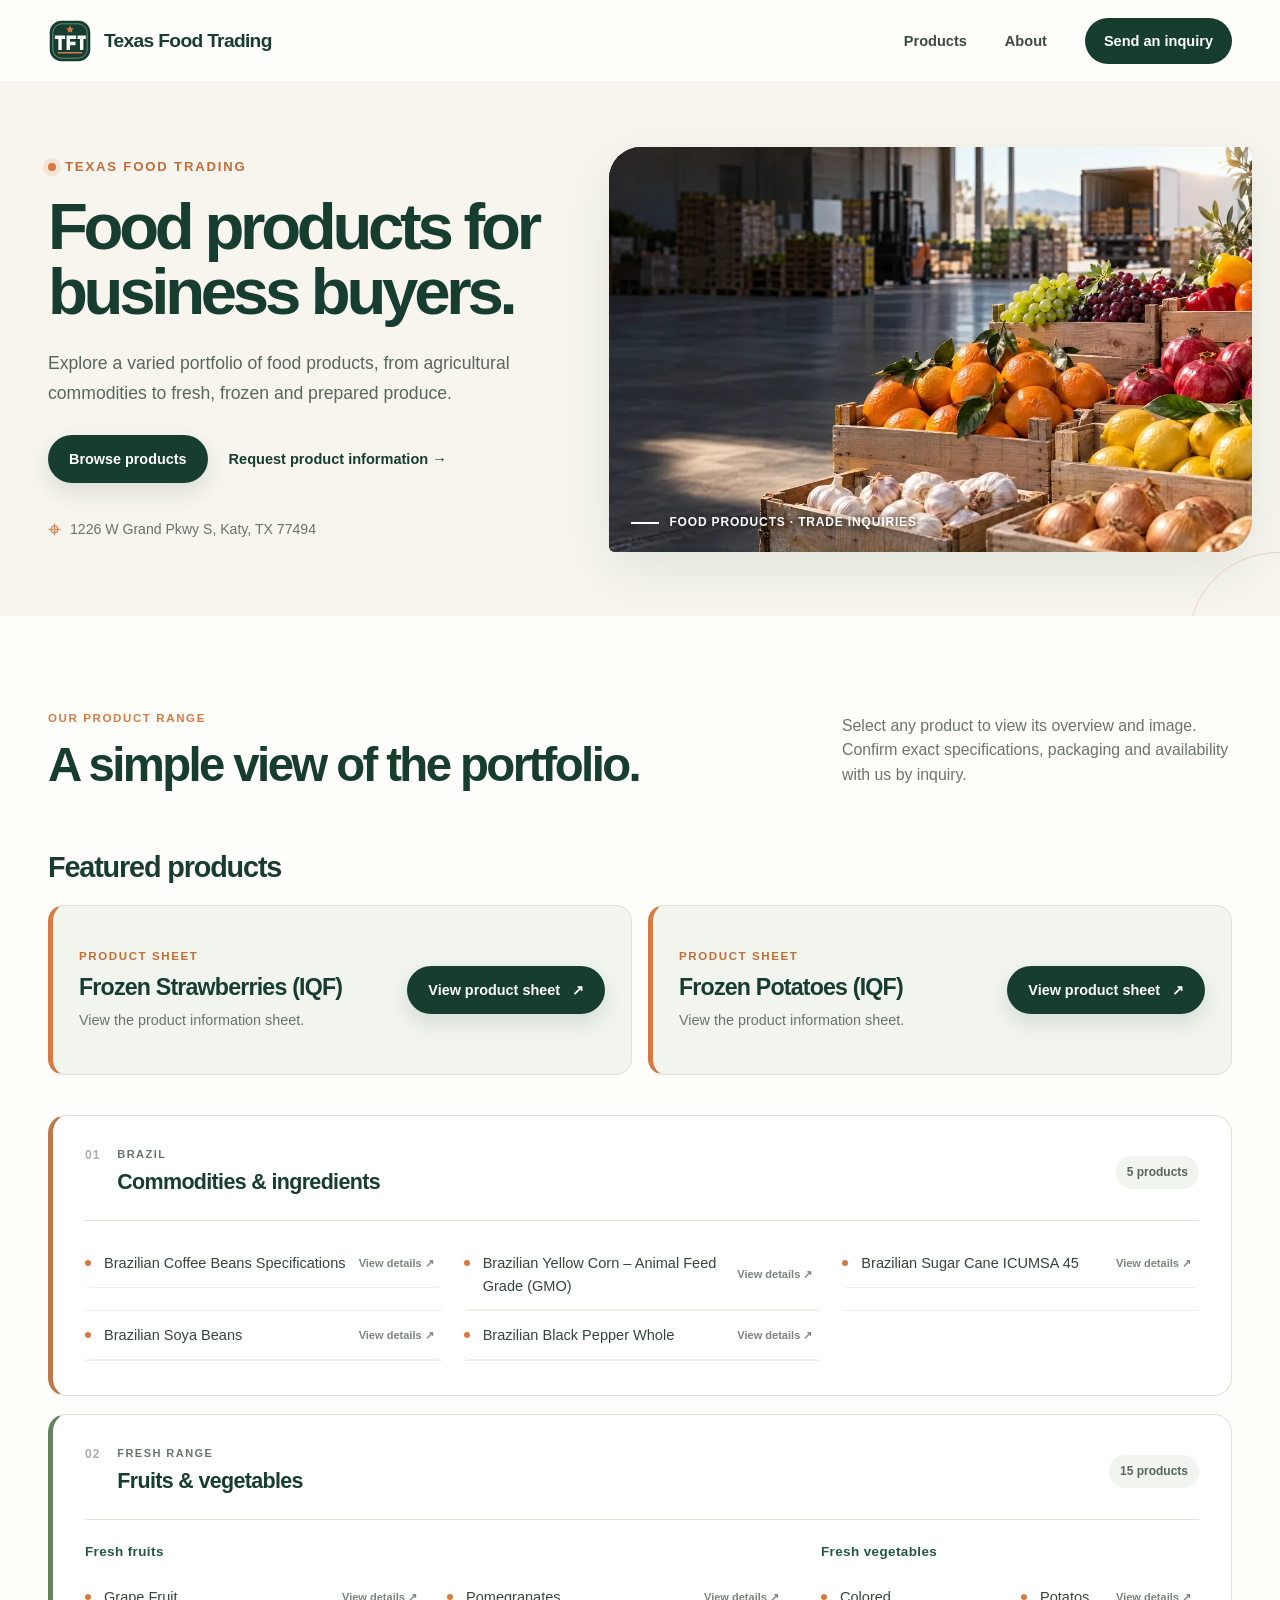
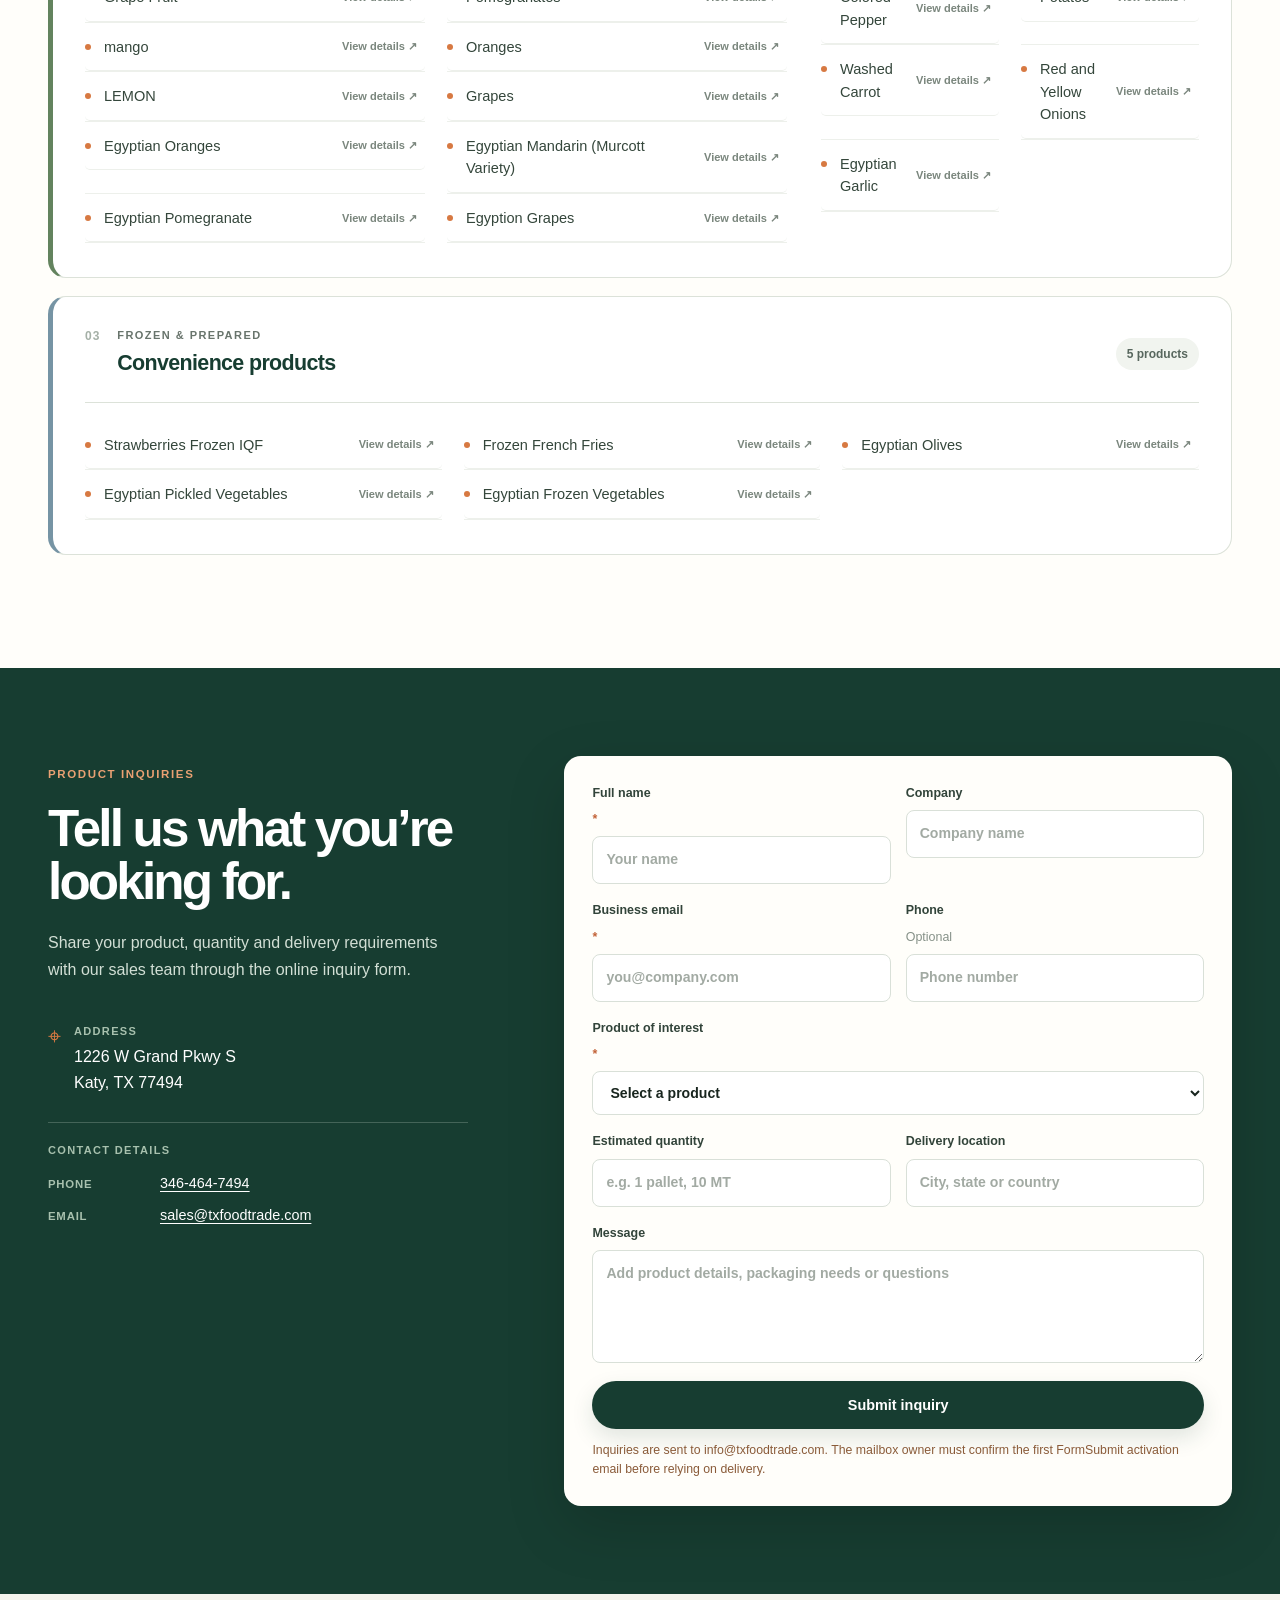
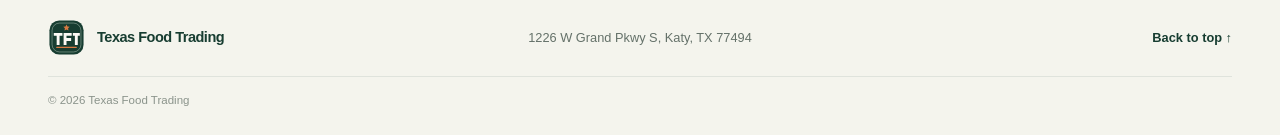
==== public/index.html @ 9db8c672 "Add files via upload" ====
<!doctype html>
<html lang="en">
  <head>
    <meta charset="utf-8">
    <meta name="viewport" content="width=device-width, initial-scale=1">
    <title>Texas Food Trading | Food Products for Business Buyers</title>
    <meta name="description" content="Explore the Texas Food Trading product range, including Brazilian commodities, fresh produce, frozen foods and prepared vegetables. Contact us with a product inquiry.">
    <meta name="theme-color" content="#173d31">
    <meta property="og:type" content="website">
    <meta property="og:title" content="Texas Food Trading | Food Products for Business Buyers">
    <meta property="og:description" content="Explore the Texas Food Trading product range and send a product inquiry.">
    <link rel="icon" href="assets/brand/texas-food-mark.svg" type="image/svg+xml">
    <link rel="stylesheet" href="styles.css">
    <script defer src="app.js"></script>
  </head>
  <body>
    <a class="skip-link" href="#main">Skip to content</a>
    <header class="site-header">
      <div class="header-inner">
        <a class="brand" href="#home" aria-label="Texas Food Trading home">
          <span class="brand-mark" aria-hidden="true">
            <img class="brand-mark-image" src="assets/brand/texas-food-mark.svg" alt="">
          </span>
          <span class="brand-name"><strong>Texas Food Trading</strong></span>
        </a>
        <nav class="main-nav" aria-label="Main navigation">
          <a href="#products">Products</a>
          <a href="#about">About</a>
          <a class="nav-cta" href="#inquiry"><span class="nav-cta-full">Send an inquiry</span><span class="nav-cta-compact">Contact</span></a>
        </nav>
      </div>
    </header>

    <main id="main">
      <section class="hero" id="home" aria-labelledby="hero-title">
        <div class="hero-copy">
          <p class="eyebrow"><span class="eyebrow-dot"></span> Texas Food Trading</p>
          <h1 id="hero-title">Food products for business buyers.</h1>
          <p class="hero-text">Explore a varied portfolio of food products, from agricultural commodities to fresh, frozen and prepared produce.</p>
          <div class="hero-actions">
            <a class="button button-primary" href="#products">Browse products</a>
            <a class="text-link" href="#inquiry">Request product information <span aria-hidden="true">→</span></a>
          </div>
          <p class="hero-address"><span class="address-icon" aria-hidden="true">⌖</span> 1226 W Grand Pkwy S, Katy, TX 77494</p>
        </div>
        <div class="hero-image-wrap">
          <img class="hero-image" src="assets/hero/texas-food-hero.webp" width="1280" height="720" alt="Fresh citrus, grapes, peppers and other produce arranged in wholesale crates" decoding="async" fetchpriority="high">
          <div class="image-caption"><span class="caption-line"></span> Food products · Trade inquiries</div>
        </div>
        <div class="hero-accent" aria-hidden="true"></div>
      </section>

      <section class="portfolio-intro" id="about" aria-labelledby="portfolio-title">
        <div>
          <p class="eyebrow eyebrow-dark">Our product range</p>
          <h2 id="portfolio-title">A simple view of the portfolio.</h2>
        </div>
        <p class="intro-copy">Select any product to view its overview and image. Confirm exact specifications, packaging and availability with us by inquiry.</p>
      </section>

      <section class="featured-products" aria-labelledby="featured-products-title">
        <h2 class="featured-products-title" id="featured-products-title">Featured products</h2>
        <div class="featured-product-grid">
          <article class="featured-product-card">
            <div class="featured-product-copy">
              <p class="eyebrow">Product sheet</p>
              <h3>Frozen Strawberries (IQF)</h3>
              <p>View the product information sheet.</p>
            </div>
            <a class="button button-primary featured-product-link" href="assets/product-sheets/frozen-strawberries.pdf" target="_blank" rel="noopener noreferrer" aria-label="Open the frozen strawberries IQF product sheet PDF in a new tab">
              View product sheet <span aria-hidden="true">↗</span>
            </a>
          </article>
          <article class="featured-product-card">
            <div class="featured-product-copy">
              <p class="eyebrow">Product sheet</p>
              <h3>Frozen Potatoes (IQF)</h3>
              <p>View the product information sheet.</p>
            </div>
            <a class="button button-primary featured-product-link" href="assets/product-sheets/frozen-potatoes.pdf" target="_blank" rel="noopener noreferrer" aria-label="Open the frozen potatoes IQF product sheet PDF in a new tab">
              View product sheet <span aria-hidden="true">↗</span>
            </a>
          </article>
        </div>
      </section>

      <section class="products-section" id="products" aria-label="Product categories">
        <div class="category-panel category-panel-commodities">
          <div class="category-heading">
            <span class="category-number">01</span>
            <div><p class="category-kicker">Brazil</p><h3>Commodities &amp; ingredients</h3></div>
            <span class="category-count">5 products</span>
          </div>
          <ul class="product-list">
            <li>Brazilian Coffee Beans Specifications</li>
            <li>Brazilian Yellow Corn – Animal Feed Grade (GMO)</li>
            <li>Brazilian Sugar Cane ICUMSA 45</li>
            <li>Brazilian Soya Beans</li>
            <li>Brazilian Black Pepper Whole</li>
          </ul>
        </div>

        <div class="category-panel category-panel-fresh">
          <div class="category-heading">
            <span class="category-number">02</span>
            <div><p class="category-kicker">Fresh range</p><h3>Fruits &amp; vegetables</h3></div>
            <span class="category-count">15 products</span>
          </div>
          <div class="product-subgroups">
            <div class="product-subgroup">
              <h4>Fresh fruits</h4>
              <ul class="product-list">
                <li>Grape Fruit</li>
                <li>Pomegranates</li>
                <li>mango</li>
                <li>Oranges</li>
                <li>LEMON</li>
                <li>Grapes</li>
                <li>Egyptian Oranges</li>
                <li>Egyptian Mandarin (Murcott Variety)</li>
                <li>Egyptian Pomegranate</li>
                <li>Egyption Grapes</li>
              </ul>
            </div>
            <div class="product-subgroup">
              <h4>Fresh vegetables</h4>
              <ul class="product-list">
                <li>Colored Pepper</li>
                <li>Potatos</li>
                <li>Washed Carrot</li>
                <li>Red and Yellow Onions</li>
                <li>Egyptian Garlic</li>
              </ul>
            </div>
          </div>
        </div>

        <div class="category-panel category-panel-frozen">
          <div class="category-heading">
            <span class="category-number">03</span>
            <div><p class="category-kicker">Frozen &amp; prepared</p><h3>Convenience products</h3></div>
            <span class="category-count">5 products</span>
          </div>
          <ul class="product-list">
            <li>Strawberries Frozen IQF</li>
            <li>Frozen French Fries</li>
            <li>Egyptian Olives</li>
            <li>Egyptian Pickled Vegetables</li>
            <li>Egyptian Frozen Vegetables</li>
          </ul>
        </div>
      </section>

      <dialog class="product-dialog" id="product-dialog" aria-labelledby="product-detail-title" aria-describedby="product-detail-description">
        <div class="product-dialog-shell">
          <button class="product-dialog-close" id="product-dialog-close" type="button" aria-label="Close product details">×</button>
          <div class="product-dialog-layout">
            <div class="product-dialog-photo" id="product-dialog-photo" aria-busy="false" data-image-state="idle">
              <img id="product-detail-image" width="960" height="960" alt="" decoding="async" loading="eager" fetchpriority="high">
              <span class="image-caption"><span class="caption-line"></span> Product image</span>
            </div>
            <div class="product-dialog-copy">
              <h2 id="product-detail-title"></h2>
              <p class="detail-label">Product description</p>
              <p class="detail-overview" id="product-detail-description"></p>
              <a class="button button-primary product-inquiry-link" id="product-inquiry-link" href="#inquiry">Ask about this product <span aria-hidden="true">→</span></a>
            </div>
          </div>
        </div>
      </dialog>

      <section class="inquiry-section" id="inquiry" aria-labelledby="inquiry-title">
        <div class="inquiry-copy">
          <p class="eyebrow">Product inquiries</p>
          <h2 id="inquiry-title">Tell us what you’re looking for.</h2>
          <p>Share your product, quantity and delivery requirements with our sales team through the online inquiry form.</p>
          <div class="contact-address">
            <span class="contact-icon" aria-hidden="true">⌖</span>
            <div><span class="contact-label">Address</span><address>1226 W Grand Pkwy S<br>Katy, TX 77494</address></div>
          </div>
          <div class="contact-methods" aria-label="Contact details">
            <p class="contact-methods-title">Contact details</p>
            <dl class="contact-methods-list">
              <div><dt>Phone</dt><dd><a class="contact-link" href="tel:+13467497494">346-464-7494</a></dd></div>
              <div><dt>Email</dt><dd><a class="contact-link" href="mailto:sales@txfoodtrade.com">sales@txfoodtrade.com</a></dd></div>
            </dl>
          </div>
        </div>
        <div class="inquiry-card">
          <form class="inquiry-form" action="https://formsubmit.co/info@txfoodtrade.com" method="POST" aria-describedby="form-status">
            <input type="hidden" name="_subject" value="New product inquiry — Texas Food Trading">
            <input type="hidden" name="_template" value="table">
            <input type="text" name="_honey" style="display:none" tabindex="-1" autocomplete="off" aria-hidden="true">
            <div class="form-grid">
              <label>Full name <span class="required">*</span><input type="text" name="name" autocomplete="name" placeholder="Your name" required></label>
              <label>Company<input type="text" name="company" autocomplete="organization" placeholder="Company name"></label>
              <label>Business email <span class="required">*</span><input type="email" name="email" autocomplete="email" placeholder="you@company.com" required></label>
              <label>Phone <span class="optional">Optional</span><input type="tel" name="phone" autocomplete="tel" placeholder="Phone number"></label>
              <label class="form-wide">Product of interest <span class="required">*</span>
                <select name="product" required>
                  <option value="" selected disabled>Select a product</option>
                  <optgroup label="Brazilian commodities">
                    <option>Brazilian Coffee Beans Specifications</option>
                    <option>Brazilian Yellow Corn – Animal Feed Grade (GMO)</option>
                    <option>Brazilian Sugar Cane ICUMSA 45</option>
                    <option>Brazilian Soya Beans</option>
                    <option>Brazilian Black Pepper Whole</option>
                  </optgroup>
                  <optgroup label="Fresh fruits">
                    <option>Grape Fruit</option><option>Pomegranates</option><option>mango</option><option>Oranges</option><option>LEMON</option><option>Grapes</option>
                    <option>Egyptian Oranges</option><option>Egyptian Mandarin (Murcott Variety)</option><option>Egyptian Pomegranate</option><option>Egyption Grapes</option>
                  </optgroup>
                  <optgroup label="Fresh vegetables">
                    <option>Colored Pepper</option><option>Potatos</option><option>Washed Carrot</option><option>Red and Yellow Onions</option><option>Egyptian Garlic</option>
                  </optgroup>
                  <optgroup label="Frozen &amp; prepared">
                    <option>Strawberries Frozen IQF</option><option>Frozen French Fries</option><option>Egyptian Olives</option><option>Egyptian Pickled Vegetables</option><option>Egyptian Frozen Vegetables</option>
                  </optgroup>
                </select>
              </label>
              <label>Estimated quantity<input type="text" name="quantity" placeholder="e.g. 1 pallet, 10 MT"></label>
              <label>Delivery location<input type="text" name="destination" placeholder="City, state or country"></label>
              <label class="form-wide">Message<textarea name="message" rows="4" placeholder="Add product details, packaging needs or questions"></textarea></label>
            </div>
            <button class="button button-primary submit-button" type="submit">Submit inquiry</button>
            <p class="form-status" id="form-status">Inquiries are sent to info@txfoodtrade.com. The mailbox owner must confirm the first FormSubmit activation email before relying on delivery.</p>
          </form>
        </div>
      </section>
    </main>

    <footer class="site-footer">
      <a class="brand brand-footer" href="#home">
        <span class="brand-mark" aria-hidden="true">
          <img class="brand-mark-image" src="assets/brand/texas-food-mark.svg" alt="">
        </span>
        <span class="brand-name"><strong>Texas Food Trading</strong></span>
      </a>
      <p>1226 W Grand Pkwy S, Katy, TX 77494</p>
      <a href="#home" class="back-to-top">Back to top ↑</a>
      <span class="copyright">© <span id="year">2026</span> Texas Food Trading</span>
    </footer>
  </body>
</html>
---- public/styles.css ----
:root {
  color-scheme: light;
  --forest: #173d31;
  --forest-2: #245747;
  --sage: #dce9dc;
  --cream: #f7f5ee;
  --paper: #fffefa;
  --ink: #18251e;
  --muted: #68746c;
  --line: #dce2d9;
  --orange: #d77942;
  --shadow: 0 18px 54px rgba(23, 61, 49, .09);
  font-family: Inter, "Aptos", "Segoe UI", sans-serif;
}
* { box-sizing: border-box; }
html { scroll-behavior: smooth; }
body { margin: 0; color: var(--ink); background: var(--paper); line-height: 1.55; }
a { color: inherit; }
.skip-link { position: absolute; left: -999px; top: 1rem; z-index: 20; background: white; padding: .7rem 1rem; }
.skip-link:focus { left: 1rem; }
.site-header { position: relative; z-index: 5; background: var(--paper); border-bottom: 1px solid rgba(23,61,49,.09); }
.header-inner { min-height: 82px; max-width: 1240px; margin: 0 auto; padding: 0 28px; display: flex; align-items: center; justify-content: space-between; gap: 28px; }
.brand { display: inline-flex; align-items: center; gap: 12px; text-decoration: none; }
.brand-mark { display: grid; place-items: center; width: 44px; height: 44px; flex: 0 0 auto; }
.brand-mark-image { display: block; width: 100%; height: 100%; object-fit: contain; }
.brand-name { font-size: 1.2rem; letter-spacing: -.035em; color: var(--forest); }
.brand-name strong { font-weight: 750; }
.main-nav { display: flex; align-items: center; gap: clamp(18px, 3vw, 38px); font-size: .91rem; font-weight: 620; }
.main-nav a { text-decoration: none; color: #394a40; }
.main-nav a:hover, .text-link:hover, .back-to-top:hover { color: var(--orange); }
.main-nav .nav-cta { color: white; background: var(--forest); border-radius: 999px; padding: 12px 19px; transition: background .2s ease, transform .2s ease; }
.main-nav .nav-cta:hover { color: white; background: var(--forest-2); transform: translateY(-1px); }
.main-nav .nav-cta-compact { display: none; }
.hero { position: relative; overflow: hidden; min-height: 520px; display: grid; grid-template-columns: minmax(0, .92fr) minmax(420px, 1.08fr); align-items: center; gap: 34px; padding: 58px max(28px, calc((100vw - 1240px) / 2)); background: var(--cream); }
.hero-copy { max-width: 560px; padding: 16px 0 16px max(0px, calc((100vw - 1240px) / 2)); position: relative; z-index: 1; }
.eyebrow { display: flex; align-items: center; gap: 9px; margin: 0 0 18px; color: #c36c37; font-size: .72rem; font-weight: 800; text-transform: uppercase; letter-spacing: .14em; }
.hero-copy > .eyebrow { font-size: .82rem; }
.eyebrow-dot { width: 8px; height: 8px; border-radius: 50%; background: var(--orange); box-shadow: 0 0 0 5px rgba(215,121,66,.14); }
.hero h1 { max-width: 570px; margin: 0; color: var(--forest); font-size: clamp(2.9rem, 5.1vw, 5.3rem); line-height: .99; letter-spacing: -.065em; font-weight: 770; }
.hero-text { max-width: 510px; margin: 24px 0 27px; color: #58675e; font-size: 1.1rem; line-height: 1.7; }
.hero-actions { display: flex; flex-wrap: wrap; align-items: center; gap: 21px; }
.button { display: inline-flex; justify-content: center; align-items: center; gap: 12px; min-height: 48px; border: 0; border-radius: 999px; padding: 0 21px; text-decoration: none; font: inherit; font-size: .9rem; font-weight: 750; cursor: pointer; }
.button-primary { color: #fff; background: var(--forest); box-shadow: 0 9px 22px rgba(23,61,49,.13); }
.button-primary:hover:not(:disabled) { background: var(--forest-2); }
.button:disabled { opacity: .55; cursor: not-allowed; box-shadow: none; }
.text-link { color: var(--forest); font-size: .91rem; font-weight: 720; text-decoration: none; }
.hero-address { display: flex; align-items: center; gap: 9px; margin: 35px 0 0; color: var(--muted); font-size: .88rem; }
.address-icon, .contact-icon { color: var(--orange); font-size: 1.45rem; line-height: 1; }
.hero-image-wrap {
  position: relative;
  height: 405px;
  min-width: 0;
  border-radius: 32px 6px 32px 6px;
  overflow: hidden;
  box-shadow: var(--shadow);
  background-color: #d7decf;
  background-image: url("[data-uri]");
  background-position: 58% center;
  background-size: cover;
  background-repeat: no-repeat;
}
.hero-image { width: 100%; height: 100%; display: block; object-fit: cover; object-position: 58% center; }
.image-caption { position: absolute; left: 22px; bottom: 20px; display: flex; align-items: center; gap: 10px; color: white; font-size: .75rem; font-weight: 750; letter-spacing: .07em; text-transform: uppercase; text-shadow: 0 1px 6px rgba(0,0,0,.5); filter: drop-shadow(0 2px 6px rgba(0,0,0,.58)); }
.caption-line { width: 28px; height: 2px; background: #fff; }
.hero-accent { position: absolute; width: 180px; height: 180px; border: 1px solid rgba(215,121,66,.28); border-radius: 50%; right: -88px; bottom: -116px; pointer-events: none; }
.portfolio-intro { max-width: 1240px; margin: 0 auto; padding: 94px 28px 35px; display: flex; align-items: end; justify-content: space-between; gap: 50px; }
.eyebrow-dark { color: var(--orange); margin-bottom: 13px; }
.portfolio-intro h2, .inquiry-copy h2 { margin: 0; max-width: 690px; color: var(--forest); font-size: clamp(2rem, 3.7vw, 3.5rem); letter-spacing: -.055em; line-height: 1.05; }
.intro-copy { max-width: 390px; margin: 0 0 3px; color: var(--muted); font-size: .99rem; }
.featured-products { max-width: 1240px; margin: 0 auto; padding: 20px 28px 0; }
.featured-products-title { margin: 0 0 15px; color: var(--forest); font-size: clamp(1.35rem, 2.3vw, 1.8rem); letter-spacing: -.04em; }
.featured-product-grid { display: grid; grid-template-columns: repeat(2, minmax(0, 1fr)); gap: 16px; }
.featured-product-card { display: flex; align-items: center; justify-content: space-between; gap: 24px; min-height: 170px; padding: 24px 26px; border: 1px solid var(--line); border-left: 5px solid var(--orange); border-radius: 16px; background: #f1f5ee; }
.featured-product-copy { min-width: 0; }
.featured-product-card .eyebrow { margin-bottom: 8px; }
.featured-product-card h3 { margin: 0; color: var(--forest); font-size: clamp(1.15rem, 1.9vw, 1.45rem); line-height: 1.15; letter-spacing: -.035em; }
.featured-product-copy > p:not(.eyebrow) { margin: 8px 0 0; color: var(--muted); font-size: .9rem; }
.featured-product-link { flex: 0 0 auto; }
.products-section { max-width: 1240px; margin: 0 auto; padding: 22px 28px 95px; }
.category-panel { position: relative; margin: 18px 0; padding: 30px 32px 34px; border: 1px solid var(--line); border-radius: 18px; background: #fff; }
.category-panel-commodities { border-left: 5px solid #ba7a4b; }
.category-panel-fresh { border-left: 5px solid #63835e; }
.category-panel-frozen { border-left: 5px solid #7694a4; }
.category-heading { display: flex; align-items: center; gap: 17px; padding-bottom: 21px; border-bottom: 1px solid var(--line); }
.category-number { align-self: flex-start; color: #a5b0a7; font-size: .75rem; font-weight: 800; letter-spacing: .08em; }
.category-kicker { margin: 0 0 3px; color: var(--muted); font-size: .69rem; text-transform: uppercase; letter-spacing: .13em; font-weight: 800; }
.category-heading h3 { margin: 0; color: var(--forest); font-size: 1.34rem; letter-spacing: -.03em; }
.category-count { margin-left: auto; padding: 7px 11px; border-radius: 999px; color: #58675e; background: #f1f4ef; font-size: .75rem; font-weight: 750; white-space: nowrap; }
.product-list { list-style: none; margin: 18px 0 0; padding: 0; display: grid; grid-template-columns: repeat(3, minmax(0, 1fr)); column-gap: 22px; }
.product-list li { position: relative; min-height: 48px; padding: 13px 8px 12px 19px; border-bottom: 1px solid #edf0eb; color: #34463b; font-size: .91rem; }
.product-list li::before { content: ""; position: absolute; left: 0; top: 21px; width: 6px; height: 6px; border-radius: 50%; background: var(--orange); }
.product-subgroups { display: grid; grid-template-columns: 1.3fr .7fr; gap: 34px; }
.product-subgroup h4 { margin: 22px 0 0; color: var(--forest-2); font-size: .84rem; font-weight: 800; letter-spacing: .03em; }
.product-subgroup .product-list { grid-template-columns: repeat(2, minmax(0, 1fr)); margin-top: 10px; }
.inquiry-section { display: grid; grid-template-columns: .78fr 1.22fr; gap: clamp(40px, 7vw, 100px); padding: 88px max(28px, calc((100vw - 1184px) / 2)); background: var(--forest); color: #fff; }
.inquiry-copy { padding-top: 10px; }
.inquiry-copy .eyebrow { color: #e9a173; }
.inquiry-copy h2 { color: white; font-size: clamp(2.2rem, 4vw, 3.65rem); }
.inquiry-copy > p:not(.eyebrow) { max-width: 400px; margin: 20px 0 39px; color: #d2dfd5; font-size: 1rem; line-height: 1.7; }
.contact-address { display: flex; gap: 13px; align-items: flex-start; color: white; }
.contact-icon { margin-top: 2px; }
.contact-label { display: block; margin-bottom: 4px; color: #a8c1ae; font-size: .69rem; font-weight: 800; text-transform: uppercase; letter-spacing: .12em; }
.contact-address address { font-style: normal; line-height: 1.65; }
.contact-methods { max-width: 420px; margin-top: 26px; padding-top: 19px; border-top: 1px solid rgba(210,223,213,.24); }
.contact-methods-title { margin: 0 0 12px; color: #a8c1ae; font-size: .69rem; font-weight: 800; text-transform: uppercase; letter-spacing: .12em; }
.contact-methods-list { display: grid; gap: 10px; margin: 0; }
.contact-methods-list > div { display: grid; grid-template-columns: 100px minmax(0, 1fr); gap: 12px; align-items: baseline; }
.contact-methods-list dt { color: #a8c1ae; font-size: .71rem; font-weight: 760; text-transform: uppercase; letter-spacing: .07em; }
.contact-methods-list dd { min-width: 0; margin: 0; color: #fff; font-size: .9rem; overflow-wrap: anywhere; }
.contact-link { color: #fff; text-decoration: underline; text-underline-offset: 3px; }
.contact-link:hover, .contact-link:focus-visible { color: #ffd0ad; }
.inquiry-card { align-self: start; padding: 28px; border-radius: 17px; color: var(--ink); background: var(--paper); box-shadow: 0 20px 60px rgba(0,0,0,.16); }
.form-grid { display: grid; grid-template-columns: repeat(2, minmax(0, 1fr)); gap: 17px 15px; }
.inquiry-form label { display: flex; flex-direction: column; gap: 7px; color: #32443a; font-size: .78rem; font-weight: 750; }
.required { color: #c26237; }
.optional { color: #869188; font-weight: 500; }
.form-wide { grid-column: 1 / -1; }
.inquiry-form input, .inquiry-form select, .inquiry-form textarea { width: 100%; border: 1px solid #d9e0d8; border-radius: 8px; padding: 12px 13px; color: var(--ink); background: white; font: inherit; font-size: .88rem; outline: none; }
.inquiry-form input:focus, .inquiry-form select:focus, .inquiry-form textarea:focus { border-color: #6a9279; box-shadow: 0 0 0 3px rgba(106,146,121,.16); }
.inquiry-form input::placeholder, .inquiry-form textarea::placeholder { color: #a2aaa3; }
.inquiry-form textarea { resize: vertical; min-height: 94px; }
.submit-button { width: 100%; margin-top: 18px; }
.form-status { margin: 12px 0 0; color: #8a5b39; font-size: .77rem; line-height: 1.5; }
.form-status a { color: var(--forest); font-weight: 750; text-underline-offset: 2px; }
.site-footer { display: grid; grid-template-columns: 1fr auto 1fr; align-items: center; gap: 20px; padding: 25px max(28px, calc((100vw - 1184px) / 2)); color: #647169; background: #f4f4ed; font-size: .8rem; }
.brand-footer .brand-mark { width: 37px; height: 37px; border-radius: 12px 12px 12px 4px; }
.brand-footer .brand-name { font-size: .91rem; }
.site-footer p { margin: 0; }
.back-to-top { justify-self: end; color: var(--forest); text-decoration: none; font-weight: 730; }
.copyright { grid-column: 1 / -1; padding-top: 15px; border-top: 1px solid #dfe3dc; color: #8a938b; font-size: .72rem; }
@media (max-width: 900px) {
  .hero { grid-template-columns: 1fr; gap: 25px; padding-top: 50px; }
  .hero-copy { padding-left: 0; }
  .hero-image-wrap { height: min(55vw, 390px); }
  .portfolio-intro { align-items: flex-start; flex-direction: column; gap: 20px; padding-top: 74px; }
  .intro-copy { max-width: 590px; }
  .featured-product-grid { grid-template-columns: 1fr; }
  .inquiry-section { grid-template-columns: 1fr; gap: 36px; }
  .inquiry-copy > p:not(.eyebrow) { margin-bottom: 24px; }
}
@media (max-width: 620px) {
  .header-inner { min-height: 68px; padding: 0 18px; gap: 10px; }
  .brand { min-width: 0; gap: 8px; }
  .brand-mark { width: 36px; height: 36px; }
  .brand-name { font-size: .92rem; white-space: nowrap; }
  .main-nav { flex: 0 0 auto; margin-left: auto; gap: 8px; font-size: .76rem; }
  .main-nav a[href="#about"] { display: none; }
  .main-nav .nav-cta { padding: 9px 11px; font-size: .74rem; white-space: nowrap; }
  .main-nav .nav-cta-full { display: none; }
  .main-nav .nav-cta-compact { display: inline; }
  .hero { padding: 41px 18px 35px; }
  .hero h1 { font-size: clamp(2.65rem, 13vw, 4.1rem); }
  .hero-text { margin-top: 18px; font-size: 1rem; }
  .hero-actions { align-items: flex-start; flex-direction: column; gap: 16px; }
  .hero-address { margin-top: 25px; font-size: .78rem; }
  .hero-image-wrap { height: 270px; border-radius: 22px 5px 22px 5px; }
  .portfolio-intro { padding: 62px 18px 18px; }
  .featured-products { padding: 12px 18px 0; }
  .featured-products-title { margin-bottom: 12px; }
  .featured-product-grid { grid-template-columns: 1fr; }
  .featured-product-card { align-items: flex-start; flex-direction: column; gap: 17px; padding: 20px; }
  .featured-product-link { width: 100%; }
  .products-section { padding: 12px 18px 65px; }
  .category-panel { padding: 22px 18px 25px; margin: 13px 0; }
  .category-heading { gap: 10px; align-items: flex-start; }
  .category-heading h3 { font-size: 1.08rem; }
  .category-count { align-self: center; padding: 6px 8px; font-size: .66rem; }
  .product-list, .product-subgroup .product-list { grid-template-columns: 1fr; }
  .product-subgroups { grid-template-columns: 1fr; gap: 5px; }
  .product-subgroup h4 { margin-top: 19px; }
  .inquiry-section { padding: 64px 18px; }
  .inquiry-card { padding: 20px 16px; }
  .form-grid { grid-template-columns: 1fr; }
  .form-wide { grid-column: auto; }
  .site-footer { grid-template-columns: 1fr auto; padding: 22px 18px; }
  .site-footer p { grid-column: 1 / -1; grid-row: 2; }
  .back-to-top { grid-column: 2; grid-row: 1; }
  .copyright { grid-row: 3; }
}
@media (max-width: 360px) {
  .header-inner { min-height: 64px; padding: 0 12px; gap: 6px; }
  .brand { gap: 6px; }
  .brand-mark { width: 32px; height: 32px; }
  .brand-name { font-size: .84rem; letter-spacing: -.04em; }
  .main-nav { gap: 0; }
  .main-nav a[href="#products"] { display: none; }
  .main-nav .nav-cta { padding: 8px 10px; font-size: .72rem; }
}
@media (prefers-reduced-motion: reduce) {
  html { scroll-behavior: auto; }
  *, *::before, *::after { transition-duration: .01ms !important; animation-duration: .01ms !important; }
}

/* Product click targets and accessible detail dialog */
.product-list li { padding: 0; }
.product-list li::before { top: 21px; }
.product-trigger {
  display: flex;
  align-items: center;
  justify-content: space-between;
  gap: 12px;
  width: 100%;
  min-height: 48px;
  margin: 0;
  padding: 13px 8px 12px 19px;
  border: 0;
  border-bottom: 1px solid #edf0eb;
  border-radius: 5px;
  color: inherit;
  background: transparent;
  font: inherit;
  text-align: left;
  cursor: pointer;
  transition: background .18s ease, color .18s ease;
}
.product-trigger,
.product-trigger * {
  user-select: none;
  -webkit-user-select: none;
  -webkit-tap-highlight-color: transparent;
}
@media (hover: hover) and (pointer: fine) {
  .product-trigger:hover { color: var(--forest); background-color: #f5f8f5; }
  .product-trigger:hover .product-trigger-action { color: var(--orange); }
}
.product-trigger:focus-visible { outline: 3px solid rgba(215,121,66,.6); outline-offset: 2px; }
.product-trigger:focus:not(:focus-visible),
.product-trigger:active:not(:focus-visible) {
  outline: none;
  color: inherit;
  background: transparent;
}
.product-trigger-name { min-width: 0; }
.product-trigger-action { flex: 0 0 auto; color: #7a867d; font-size: .69rem; font-weight: 760; white-space: nowrap; }
.product-dialog {
  width: min(820px, calc(100% - 32px));
  max-width: 820px;
  max-height: calc(100vh - 36px);
  padding: 0;
  border: 0;
  border-radius: 18px;
  color: var(--ink);
  background: var(--paper);
  box-shadow: 0 24px 80px rgba(0,0,0,.26);
  overflow: hidden;
}
.product-dialog::backdrop { background: rgba(12, 24, 18, .68); backdrop-filter: blur(3px); }
.product-dialog-shell { position: relative; max-height: calc(100vh - 36px); overflow: auto; border-radius: inherit; }
.product-dialog-layout { display: grid; grid-template-columns: minmax(250px, .92fr) minmax(300px, 1.08fr); }
.product-dialog-photo { position: relative; min-height: 470px; overflow: hidden; background: #e9eee6; }
.product-dialog-photo > img { position: absolute; inset: 0; display: block; width: 100%; height: 100%; object-fit: cover; }
.product-dialog-photo > img.image-unavailable { visibility: hidden; }
.product-dialog-photo[data-image-state="loading"] > img,
.product-dialog-photo[data-image-state="error"] > img { visibility: hidden; }
.product-dialog-photo[data-image-state="loaded"] > img { visibility: visible; }
.product-dialog-photo::before {
  content: "";
  position: absolute;
  inset: 0;
  z-index: 1;
  opacity: 0;
  pointer-events: none;
  background: linear-gradient(105deg, #e9eee6 28%, #f7f8f5 42%, #e9eee6 58%);
  background-size: 220% 100%;
}
.product-dialog-photo[data-image-state="loading"]::before {
  opacity: 1;
  animation: image-shimmer 1.15s ease-in-out infinite;
}
.product-dialog-photo[data-image-state="error"]::before { opacity: 1; animation: none; background: #e9eee6; }
.product-dialog-photo[data-image-state="loading"]::after,
.product-dialog-photo[data-image-state="error"]::after {
  position: absolute;
  top: 50%;
  left: 50%;
  z-index: 2;
  transform: translate(-50%, -50%);
  padding: 8px 13px;
  border-radius: 999px;
  color: var(--forest);
  background: rgba(255,254,250,.94);
  font-size: .78rem;
  font-weight: 750;
  white-space: nowrap;
}
.product-dialog-photo[data-image-state="loading"]::after { content: "Loading image…"; }
.product-dialog-photo[data-image-state="error"]::after { content: "Image unavailable"; }
.product-dialog-photo .image-caption { z-index: 3; left: 18px; bottom: 17px; padding: 8px 10px; border-radius: 4px; background: rgba(23,61,49,.72); }
@keyframes image-shimmer {
  from { background-position: 100% 0; }
  to { background-position: -120% 0; }
}
.product-dialog-copy { max-height: calc(100vh - 36px); overflow-y: auto; padding: 40px 32px 28px; }
.product-dialog-copy h2 { margin: 2px 30px 18px 0; color: var(--forest); font-size: clamp(1.75rem, 3vw, 2.5rem); line-height: 1.08; letter-spacing: -.045em; }
.detail-label { margin: 0 0 5px; color: #8a948c; font-size: .65rem; font-weight: 820; text-transform: uppercase; letter-spacing: .1em; }
.detail-overview { margin: 0 0 15px; color: #536158; font-size: .91rem; line-height: 1.65; }
.product-inquiry-link { min-height: 43px; font-size: .8rem; }
.product-dialog-close { position: absolute; top: 11px; right: 11px; z-index: 3; display: grid; place-items: center; width: 36px; height: 36px; padding: 0; border: 1px solid #e6e9e2; border-radius: 50%; color: var(--forest); background: rgba(255,254,250,.96); box-shadow: 0 4px 14px rgba(0,0,0,.11); font: inherit; font-size: 1.4rem; line-height: 1; cursor: pointer; }
.product-dialog-close:hover { color: white; background: var(--forest); }
@media (prefers-reduced-motion: reduce) {
  .product-dialog-photo[data-image-state="loading"]::before { animation: none; }
}
@media (max-width: 680px) {
  .product-dialog { width: calc(100% - 20px); max-height: calc(100vh - 20px); border-radius: 14px; }
  .product-dialog-shell { max-height: calc(100vh - 20px); }
  .product-dialog-layout { grid-template-columns: 1fr; }
  .product-dialog-photo { min-height: 210px; height: min(32vh, 260px); }
  .product-dialog-copy { max-height: calc(68vh - 20px); padding: 25px 21px 22px; }
  .product-dialog-copy h2 { font-size: clamp(1.55rem, 7vw, 2rem); }
  .product-dialog-close { top: 9px; right: 9px; }
}
@media (prefers-reduced-motion: reduce) {
  .product-trigger { transition-duration: .01ms; }
}
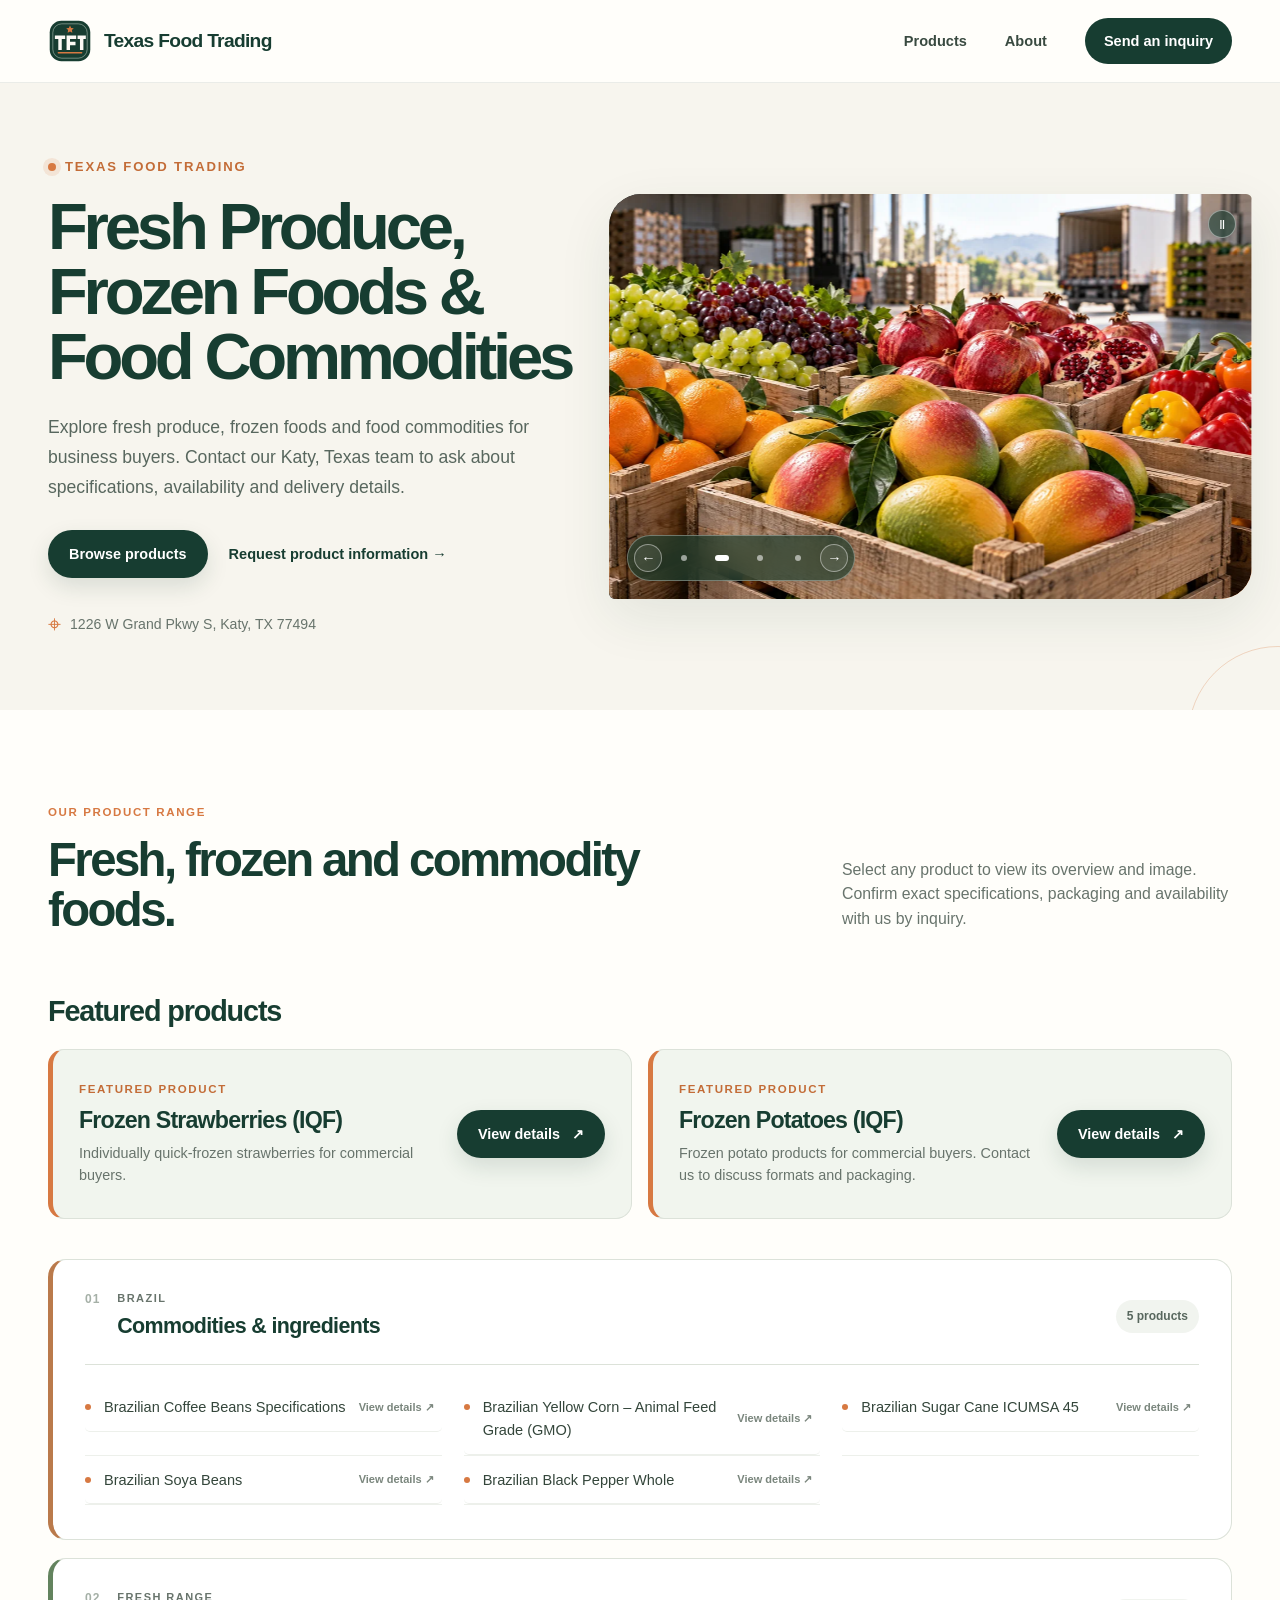
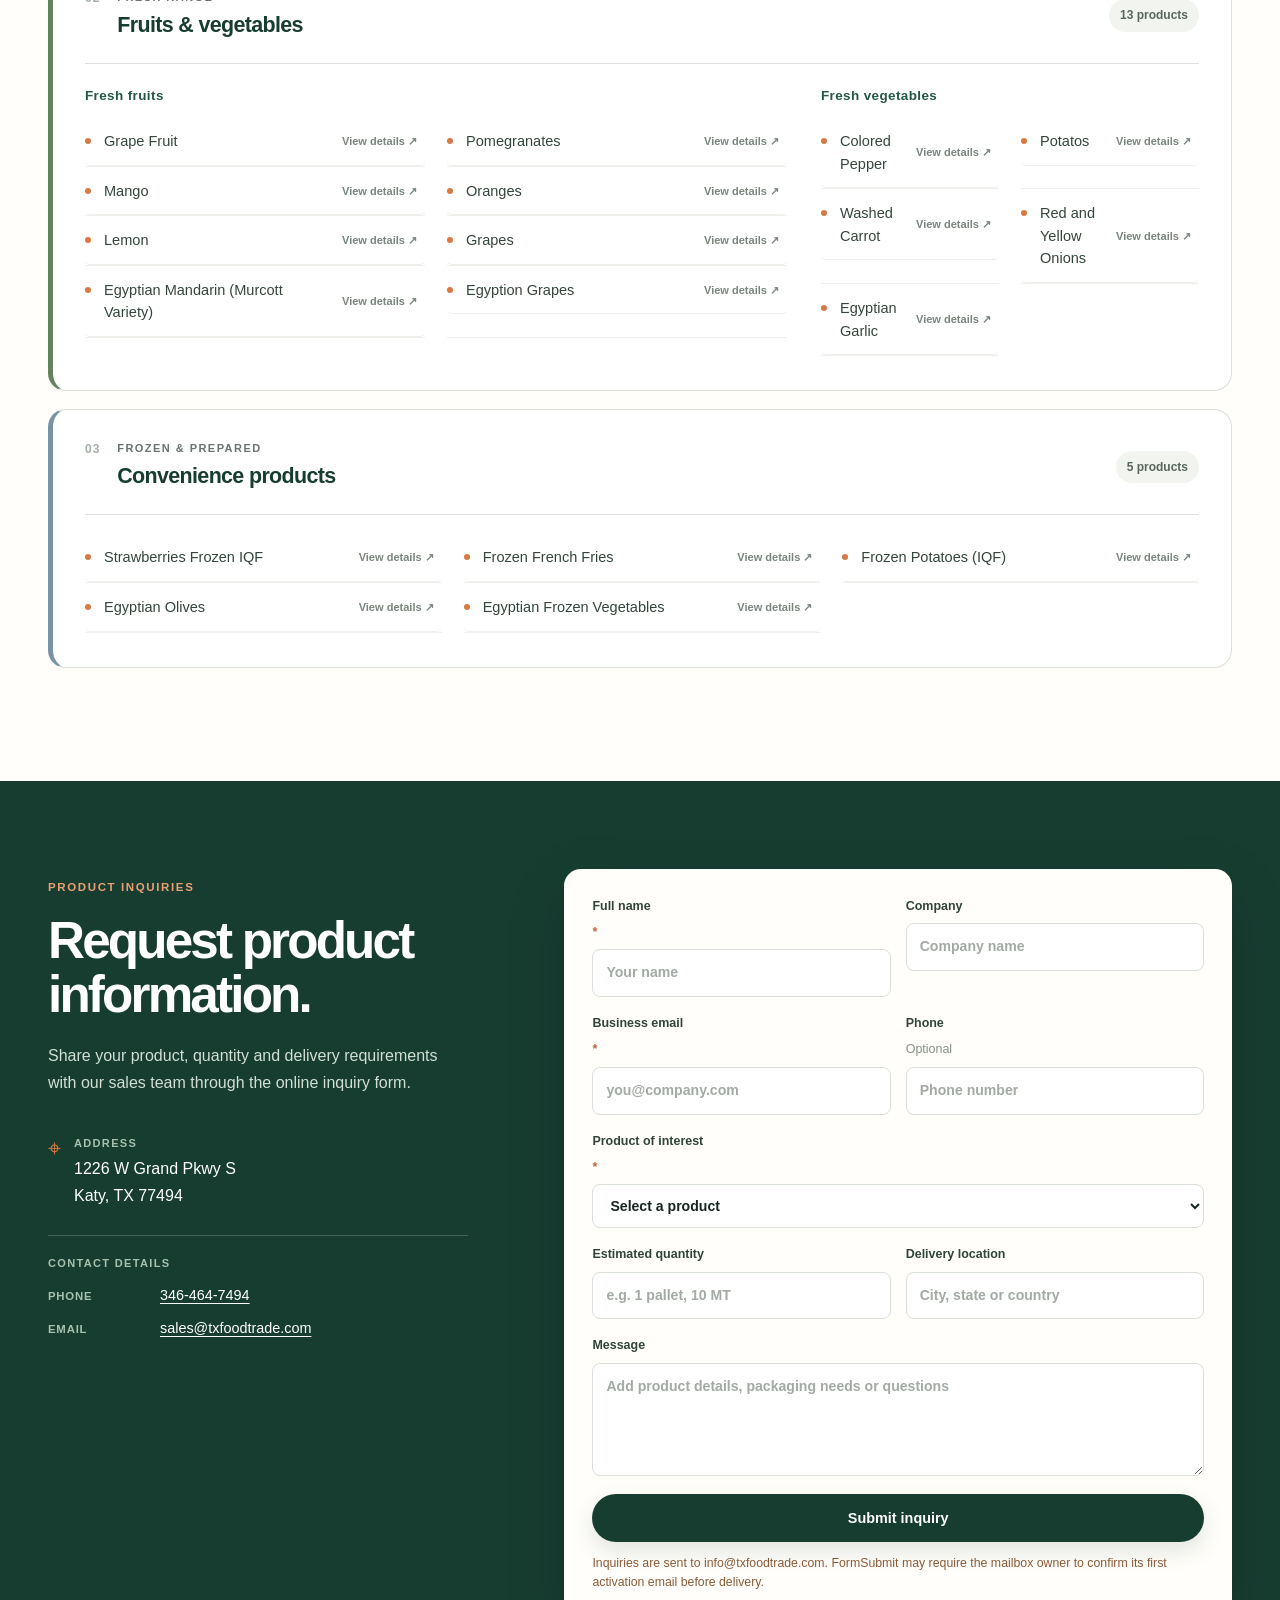
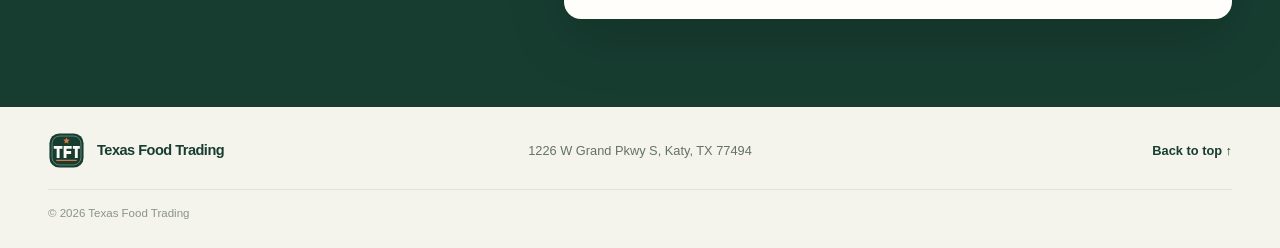
==== commit 25390e69: "Add files via upload" ====
--- a/public/index.html
+++ b/public/index.html
@@ -3,13 +3,69 @@
   <head>
     <meta charset="utf-8">
     <meta name="viewport" content="width=device-width, initial-scale=1">
-    <title>Texas Food Trading | Food Products for Business Buyers</title>
-    <meta name="description" content="Explore the Texas Food Trading product range, including Brazilian commodities, fresh produce, frozen foods and prepared vegetables. Contact us with a product inquiry.">
+    <title>Texas Food Trading | Fresh, Frozen &amp; Food Commodities</title>
+    <meta name="description" content="Browse fresh produce, frozen foods and food commodities from Texas Food Trading in Katy, Texas. Request product details, availability and delivery information.">
     <meta name="theme-color" content="#173d31">
+    <link rel="canonical" href="https://texasfood-epqtqnhj.manus.space/">
     <meta property="og:type" content="website">
-    <meta property="og:title" content="Texas Food Trading | Food Products for Business Buyers">
-    <meta property="og:description" content="Explore the Texas Food Trading product range and send a product inquiry.">
+    <meta property="og:site_name" content="Texas Food Trading">
+    <meta property="og:title" content="Texas Food Trading | Fresh, Frozen &amp; Food Commodities">
+    <meta property="og:description" content="Browse fresh produce, frozen foods and food commodities from Texas Food Trading in Katy, Texas. Request product details, availability and delivery information.">
+    <meta property="og:url" content="https://texasfood-epqtqnhj.manus.space/">
+    <meta property="og:image" content="https://texasfood-epqtqnhj.manus.space/assets/hero/texas-food-hero.webp">
+    <meta property="og:image:alt" content="Fresh citrus, grapes, peppers and other produce arranged in wholesale crates">
+    <meta property="og:image:width" content="1280">
+    <meta property="og:image:height" content="720">
+    <meta property="og:locale" content="en_US">
+    <meta name="twitter:card" content="summary_large_image">
+    <meta name="twitter:title" content="Texas Food Trading | Fresh, Frozen &amp; Food Commodities">
+    <meta name="twitter:description" content="Browse fresh produce, frozen foods and food commodities from Texas Food Trading in Katy, Texas. Request product details, availability and delivery information.">
+    <meta name="twitter:image" content="https://texasfood-epqtqnhj.manus.space/assets/hero/texas-food-hero.webp">
+    <meta name="twitter:image:alt" content="Fresh citrus, grapes, peppers and other produce arranged in wholesale crates">
+    <script type="application/ld+json">
+      {
+        "@context": "https://schema.org",
+        "@graph": [
+          {
+            "@type": "Organization",
+            "@id": "https://texasfood-epqtqnhj.manus.space/#organization",
+            "name": "Texas Food Trading",
+            "url": "https://texasfood-epqtqnhj.manus.space/",
+            "logo": "https://texasfood-epqtqnhj.manus.space/assets/brand/texas-food-trading-logo.svg",
+            "email": "sales@txfoodtrade.com",
+            "telephone": "+1-346-464-7494",
+            "address": {
+              "@type": "PostalAddress",
+              "streetAddress": "1226 W Grand Pkwy S",
+              "addressLocality": "Katy",
+              "addressRegion": "TX",
+              "postalCode": "77494",
+              "addressCountry": "US"
+            },
+            "contactPoint": {
+              "@type": "ContactPoint",
+              "contactType": "sales",
+              "telephone": "+1-346-464-7494",
+              "email": "sales@txfoodtrade.com",
+              "availableLanguage": "English"
+            }
+          },
+          {
+            "@type": "WebSite",
+            "@id": "https://texasfood-epqtqnhj.manus.space/#website",
+            "url": "https://texasfood-epqtqnhj.manus.space/",
+            "name": "Texas Food Trading",
+            "publisher": { "@id": "https://texasfood-epqtqnhj.manus.space/#organization" },
+            "inLanguage": "en-US"
+          }
+        ]
+      }
+    </script>
     <link rel="icon" href="assets/brand/texas-food-mark.svg" type="image/svg+xml">
+    <link rel="preload" as="image" href="assets/hero/texas-food-hero.webp" fetchpriority="high">
+    <link rel="preload" as="image" href="assets/hero/texas-food-hero-02.webp" fetchpriority="low">
+    <link rel="preload" as="image" href="assets/brand/texas-food-trading-logo.svg" fetchpriority="low">
+    <link rel="preload" as="image" href="assets/hero/texas-food-hero-04.webp" fetchpriority="low">
     <link rel="stylesheet" href="styles.css">
     <script defer src="app.js"></script>
   </head>
@@ -35,25 +91,57 @@
       <section class="hero" id="home" aria-labelledby="hero-title">
         <div class="hero-copy">
           <p class="eyebrow"><span class="eyebrow-dot"></span> Texas Food Trading</p>
-          <h1 id="hero-title">Food products for business buyers.</h1>
-          <p class="hero-text">Explore a varied portfolio of food products, from agricultural commodities to fresh, frozen and prepared produce.</p>
-          <div class="hero-actions">
-            <a class="button button-primary" href="#products">Browse products</a>
-            <a class="text-link" href="#inquiry">Request product information <span aria-hidden="true">→</span></a>
-          </div>
-          <p class="hero-address"><span class="address-icon" aria-hidden="true">⌖</span> 1226 W Grand Pkwy S, Katy, TX 77494</p>
-        </div>
-        <div class="hero-image-wrap">
-          <img class="hero-image" src="assets/hero/texas-food-hero.webp" width="1280" height="720" alt="Fresh citrus, grapes, peppers and other produce arranged in wholesale crates" decoding="async" fetchpriority="high">
-          <div class="image-caption"><span class="caption-line"></span> Food products · Trade inquiries</div>
-        </div>
-        <div class="hero-accent" aria-hidden="true"></div>
+          <h1 id="hero-title">Fresh Produce, Frozen Foods &amp; Food Commodities</h1>
+          <p class="hero-text">Explore fresh produce, frozen foods and food commodities for business buyers. Contact our Katy, Texas team to ask about specifications, availability and delivery details.</p>
+        <div class="hero-actions">
+          <a class="button button-primary" href="#products">Browse products</a>
+          <a class="text-link" href="#inquiry">Request product information <span aria-hidden="true">→</span></a>
+        </div>
+        <p class="hero-address"><span class="address-icon" aria-hidden="true">⌖</span> 1226 W Grand Pkwy S, Katy, TX 77494</p>
+      </div>
+      <div class="hero-image-wrap hero-carousel" id="hero-carousel" role="region" aria-roledescription="carousel" aria-label="Texas Food Trading product images">
+        <div class="hero-carousel-viewport">
+          <div class="hero-carousel-track" id="hero-carousel-track">
+            <div class="hero-carousel-slide" role="group" aria-roledescription="slide" aria-label="1 of 4" aria-hidden="false">
+              <img class="hero-carousel-image hero-image" src="assets/hero/texas-food-hero.webp" width="1280" height="720" alt="Fresh citrus, grapes, peppers and other produce arranged in wholesale crates" loading="eager" decoding="async" fetchpriority="high">
+            </div>
+            <div class="hero-carousel-slide" role="group" aria-roledescription="slide" aria-label="2 of 4" aria-hidden="true">
+              <img class="hero-carousel-image" src="assets/hero/texas-food-hero-02.webp" width="1280" height="720" alt="Grapes, pomegranates, citrus and colored peppers arranged in wholesale crates" loading="eager" decoding="async" fetchpriority="low">
+            </div>
+            <div class="hero-carousel-slide hero-carousel-slide--brand" role="group" aria-roledescription="slide" aria-label="3 of 4" aria-hidden="true">
+              <img class="hero-carousel-image" src="assets/brand/texas-food-trading-logo.svg" width="280" height="76" alt="Texas Food Trading brand logo" loading="eager" decoding="async" fetchpriority="low">
+            </div>
+            <div class="hero-carousel-slide" role="group" aria-roledescription="slide" aria-label="4 of 4" aria-hidden="true">
+              <img class="hero-carousel-image" src="assets/hero/texas-food-hero-04.webp" width="1280" height="720" alt="Frozen strawberries, vegetables, broccoli and french fries arranged in food trays" loading="eager" decoding="async" fetchpriority="low">
+            </div>
+          </div>
+        </div>
+        <button class="hero-carousel-pause" type="button" aria-label="Pause automatic image changes" hidden>
+          <span class="hero-carousel-pause-icon" aria-hidden="true">Ⅱ</span>
+        </button>
+        <div class="hero-carousel-controls" role="group" aria-label="Hero image controls">
+          <button class="hero-carousel-button hero-carousel-previous" type="button" aria-label="Show previous image" aria-controls="hero-carousel-track" disabled>
+            <span aria-hidden="true">←</span>
+          </button>
+          <div class="hero-carousel-dots" role="group" aria-label="Choose a hero image">
+            <button class="hero-carousel-dot" type="button" aria-label="Show image 1 of 4" aria-controls="hero-carousel-track" aria-current="true" aria-pressed="true"></button>
+            <button class="hero-carousel-dot" type="button" aria-label="Show image 2 of 4" aria-controls="hero-carousel-track" aria-current="false" aria-pressed="false"></button>
+            <button class="hero-carousel-dot" type="button" aria-label="Show image 3 of 4" aria-controls="hero-carousel-track" aria-current="false" aria-pressed="false"></button>
+            <button class="hero-carousel-dot" type="button" aria-label="Show image 4 of 4" aria-controls="hero-carousel-track" aria-current="false" aria-pressed="false"></button>
+          </div>
+          <button class="hero-carousel-button hero-carousel-next" type="button" aria-label="Show next image" aria-controls="hero-carousel-track">
+            <span aria-hidden="true">→</span>
+          </button>
+        </div>
+        <p class="hero-carousel-status" aria-live="polite" aria-atomic="true"></p>
+      </div>
+      <div class="hero-accent" aria-hidden="true"></div>
       </section>
 
       <section class="portfolio-intro" id="about" aria-labelledby="portfolio-title">
         <div>
           <p class="eyebrow eyebrow-dark">Our product range</p>
-          <h2 id="portfolio-title">A simple view of the portfolio.</h2>
+          <h2 id="portfolio-title">Fresh, frozen and commodity foods.</h2>
         </div>
         <p class="intro-copy">Select any product to view its overview and image. Confirm exact specifications, packaging and availability with us by inquiry.</p>
       </section>
@@ -63,23 +151,23 @@
         <div class="featured-product-grid">
           <article class="featured-product-card">
             <div class="featured-product-copy">
-              <p class="eyebrow">Product sheet</p>
+              <p class="eyebrow">Featured product</p>
               <h3>Frozen Strawberries (IQF)</h3>
-              <p>View the product information sheet.</p>
-            </div>
-            <a class="button button-primary featured-product-link" href="assets/product-sheets/frozen-strawberries.pdf" target="_blank" rel="noopener noreferrer" aria-label="Open the frozen strawberries IQF product sheet PDF in a new tab">
-              View product sheet <span aria-hidden="true">↗</span>
-            </a>
+              <p>Individually quick-frozen strawberries for commercial buyers.</p>
+            </div>
+            <button class="button button-primary featured-product-link" type="button" data-product-name="Strawberries Frozen IQF" aria-label="View details for Frozen Strawberries (IQF)">
+              View details <span aria-hidden="true">↗</span>
+            </button>
           </article>
           <article class="featured-product-card">
             <div class="featured-product-copy">
-              <p class="eyebrow">Product sheet</p>
+              <p class="eyebrow">Featured product</p>
               <h3>Frozen Potatoes (IQF)</h3>
-              <p>View the product information sheet.</p>
-            </div>
-            <a class="button button-primary featured-product-link" href="assets/product-sheets/frozen-potatoes.pdf" target="_blank" rel="noopener noreferrer" aria-label="Open the frozen potatoes IQF product sheet PDF in a new tab">
-              View product sheet <span aria-hidden="true">↗</span>
-            </a>
+              <p>Frozen potato products for commercial buyers. Contact us to discuss formats and packaging.</p>
+            </div>
+            <button class="button button-primary featured-product-link" type="button" data-product-name="Frozen Potatoes (IQF)" aria-label="View details for Frozen Potatoes (IQF)">
+              View details <span aria-hidden="true">↗</span>
+            </button>
           </article>
         </div>
       </section>
@@ -104,7 +192,7 @@
           <div class="category-heading">
             <span class="category-number">02</span>
             <div><p class="category-kicker">Fresh range</p><h3>Fruits &amp; vegetables</h3></div>
-            <span class="category-count">15 products</span>
+            <span class="category-count">13 products</span>
           </div>
           <div class="product-subgroups">
             <div class="product-subgroup">
@@ -112,13 +200,11 @@
               <ul class="product-list">
                 <li>Grape Fruit</li>
                 <li>Pomegranates</li>
-                <li>mango</li>
+                <li>Mango</li>
                 <li>Oranges</li>
-                <li>LEMON</li>
+                <li>Lemon</li>
                 <li>Grapes</li>
-                <li>Egyptian Oranges</li>
                 <li>Egyptian Mandarin (Murcott Variety)</li>
-                <li>Egyptian Pomegranate</li>
                 <li>Egyption Grapes</li>
               </ul>
             </div>
@@ -144,8 +230,8 @@
           <ul class="product-list">
             <li>Strawberries Frozen IQF</li>
             <li>Frozen French Fries</li>
+            <li>Frozen Potatoes (IQF)</li>
             <li>Egyptian Olives</li>
-            <li>Egyptian Pickled Vegetables</li>
             <li>Egyptian Frozen Vegetables</li>
           </ul>
         </div>
@@ -157,7 +243,6 @@
           <div class="product-dialog-layout">
             <div class="product-dialog-photo" id="product-dialog-photo" aria-busy="false" data-image-state="idle">
               <img id="product-detail-image" width="960" height="960" alt="" decoding="async" loading="eager" fetchpriority="high">
-              <span class="image-caption"><span class="caption-line"></span> Product image</span>
             </div>
             <div class="product-dialog-copy">
               <h2 id="product-detail-title"></h2>
@@ -172,7 +257,7 @@
       <section class="inquiry-section" id="inquiry" aria-labelledby="inquiry-title">
         <div class="inquiry-copy">
           <p class="eyebrow">Product inquiries</p>
-          <h2 id="inquiry-title">Tell us what you’re looking for.</h2>
+          <h2 id="inquiry-title">Request product information.</h2>
           <p>Share your product, quantity and delivery requirements with our sales team through the online inquiry form.</p>
           <div class="contact-address">
             <span class="contact-icon" aria-hidden="true">⌖</span>
@@ -187,7 +272,7 @@
           </div>
         </div>
         <div class="inquiry-card">
-          <form class="inquiry-form" action="https://formsubmit.co/info@txfoodtrade.com" method="POST" aria-describedby="form-status">
+          <form class="inquiry-form" action="https://formsubmit.co/info@txfoodtrade.com" data-ajax-endpoint="https://formsubmit.co/ajax/info@txfoodtrade.com" method="POST" aria-describedby="form-status">
             <input type="hidden" name="_subject" value="New product inquiry — Texas Food Trading">
             <input type="hidden" name="_template" value="table">
             <input type="text" name="_honey" style="display:none" tabindex="-1" autocomplete="off" aria-hidden="true">
@@ -207,14 +292,14 @@
                     <option>Brazilian Black Pepper Whole</option>
                   </optgroup>
                   <optgroup label="Fresh fruits">
-                    <option>Grape Fruit</option><option>Pomegranates</option><option>mango</option><option>Oranges</option><option>LEMON</option><option>Grapes</option>
-                    <option>Egyptian Oranges</option><option>Egyptian Mandarin (Murcott Variety)</option><option>Egyptian Pomegranate</option><option>Egyption Grapes</option>
+                    <option>Grape Fruit</option><option>Pomegranates</option><option>Mango</option><option>Oranges</option><option>Lemon</option><option>Grapes</option>
+                    <option>Egyptian Mandarin (Murcott Variety)</option><option>Egyption Grapes</option>
                   </optgroup>
                   <optgroup label="Fresh vegetables">
                     <option>Colored Pepper</option><option>Potatos</option><option>Washed Carrot</option><option>Red and Yellow Onions</option><option>Egyptian Garlic</option>
                   </optgroup>
                   <optgroup label="Frozen &amp; prepared">
-                    <option>Strawberries Frozen IQF</option><option>Frozen French Fries</option><option>Egyptian Olives</option><option>Egyptian Pickled Vegetables</option><option>Egyptian Frozen Vegetables</option>
+                    <option>Strawberries Frozen IQF</option><option>Frozen French Fries</option><option>Frozen Potatoes (IQF)</option><option>Egyptian Olives</option><option>Egyptian Frozen Vegetables</option>
                   </optgroup>
                 </select>
               </label>
@@ -223,7 +308,7 @@
               <label class="form-wide">Message<textarea name="message" rows="4" placeholder="Add product details, packaging needs or questions"></textarea></label>
             </div>
             <button class="button button-primary submit-button" type="submit">Submit inquiry</button>
-            <p class="form-status" id="form-status">Inquiries are sent to info@txfoodtrade.com. The mailbox owner must confirm the first FormSubmit activation email before relying on delivery.</p>
+            <p class="form-status" id="form-status" role="status" aria-live="polite" aria-atomic="true" data-state="idle">Inquiries are sent to info@txfoodtrade.com. FormSubmit may require the mailbox owner to confirm its first activation email before delivery.</p>
           </form>
         </div>
       </section>
@@ -240,5 +325,12 @@
       <a href="#home" class="back-to-top">Back to top ↑</a>
       <span class="copyright">© <span id="year">2026</span> Texas Food Trading</span>
     </footer>
+    <div class="tft-mouse-cursor" id="tft-mouse-cursor" aria-hidden="true">
+      <svg class="tft-mouse-cursor-arrow" viewBox="0 0 30 38" focusable="false">
+        <path d="M2.5 2.5v29l7.2-7 4.8 11.2 4.8-2-4.7-11.2h10.7L2.5 2.5Z" fill="#fffefa" stroke="#173d31" stroke-width="2.2" stroke-linejoin="round" />
+        <path d="M6.1 8.6v14" fill="none" stroke="#d77942" stroke-width="2.2" stroke-linecap="round" />
+      </svg>
+      <span class="tft-mouse-cursor-glow"></span>
+    </div>
   </body>
 </html>
--- a/public/styles.css
+++ b/public/styles.css
@@ -27,9 +27,11 @@
 .brand-name strong { font-weight: 750; }
 .main-nav { display: flex; align-items: center; gap: clamp(18px, 3vw, 38px); font-size: .91rem; font-weight: 620; }
 .main-nav a { text-decoration: none; color: #394a40; }
-.main-nav a:hover, .text-link:hover, .back-to-top:hover { color: var(--orange); }
+@media (hover: hover) and (pointer: fine) {
+  .main-nav a:hover, .text-link:hover, .back-to-top:hover { color: var(--orange); }
+  .main-nav .nav-cta:hover { color: white; background: var(--forest-2); transform: translateY(-1px); }
+}
 .main-nav .nav-cta { color: white; background: var(--forest); border-radius: 999px; padding: 12px 19px; transition: background .2s ease, transform .2s ease; }
-.main-nav .nav-cta:hover { color: white; background: var(--forest-2); transform: translateY(-1px); }
 .main-nav .nav-cta-compact { display: none; }
 .hero { position: relative; overflow: hidden; min-height: 520px; display: grid; grid-template-columns: minmax(0, .92fr) minmax(420px, 1.08fr); align-items: center; gap: 34px; padding: 58px max(28px, calc((100vw - 1240px) / 2)); background: var(--cream); }
 .hero-copy { max-width: 560px; padding: 16px 0 16px max(0px, calc((100vw - 1240px) / 2)); position: relative; z-index: 1; }
@@ -41,7 +43,9 @@
 .hero-actions { display: flex; flex-wrap: wrap; align-items: center; gap: 21px; }
 .button { display: inline-flex; justify-content: center; align-items: center; gap: 12px; min-height: 48px; border: 0; border-radius: 999px; padding: 0 21px; text-decoration: none; font: inherit; font-size: .9rem; font-weight: 750; cursor: pointer; }
 .button-primary { color: #fff; background: var(--forest); box-shadow: 0 9px 22px rgba(23,61,49,.13); }
-.button-primary:hover:not(:disabled) { background: var(--forest-2); }
+@media (hover: hover) and (pointer: fine) {
+  .button-primary:hover:not(:disabled) { background: var(--forest-2); }
+}
 .button:disabled { opacity: .55; cursor: not-allowed; box-shadow: none; }
 .text-link { color: var(--forest); font-size: .91rem; font-weight: 720; text-decoration: none; }
 .hero-address { display: flex; align-items: center; gap: 9px; margin: 35px 0 0; color: var(--muted); font-size: .88rem; }
@@ -75,7 +79,9 @@
 .featured-product-card .eyebrow { margin-bottom: 8px; }
 .featured-product-card h3 { margin: 0; color: var(--forest); font-size: clamp(1.15rem, 1.9vw, 1.45rem); line-height: 1.15; letter-spacing: -.035em; }
 .featured-product-copy > p:not(.eyebrow) { margin: 8px 0 0; color: var(--muted); font-size: .9rem; }
-.featured-product-link { flex: 0 0 auto; }
+.featured-product-link { flex: 0 0 auto; user-select: none; -webkit-user-select: none; -webkit-tap-highlight-color: transparent; }
+.featured-product-link:focus-visible { outline: 3px solid rgba(215,121,66,.6); outline-offset: 2px; }
+.featured-product-link:focus:not(:focus-visible) { outline: none; }
 .products-section { max-width: 1240px; margin: 0 auto; padding: 22px 28px 95px; }
 .category-panel { position: relative; margin: 18px 0; padding: 30px 32px 34px; border: 1px solid var(--line); border-radius: 18px; background: #fff; }
 .category-panel-commodities { border-left: 5px solid #ba7a4b; }
@@ -108,7 +114,10 @@
 .contact-methods-list dt { color: #a8c1ae; font-size: .71rem; font-weight: 760; text-transform: uppercase; letter-spacing: .07em; }
 .contact-methods-list dd { min-width: 0; margin: 0; color: #fff; font-size: .9rem; overflow-wrap: anywhere; }
 .contact-link { color: #fff; text-decoration: underline; text-underline-offset: 3px; }
-.contact-link:hover, .contact-link:focus-visible { color: #ffd0ad; }
+.contact-link:focus-visible { color: #ffd0ad; }
+@media (hover: hover) and (pointer: fine) {
+  .contact-link:hover { color: #ffd0ad; }
+}
 .inquiry-card { align-self: start; padding: 28px; border-radius: 17px; color: var(--ink); background: var(--paper); box-shadow: 0 20px 60px rgba(0,0,0,.16); }
 .form-grid { display: grid; grid-template-columns: repeat(2, minmax(0, 1fr)); gap: 17px 15px; }
 .inquiry-form label { display: flex; flex-direction: column; gap: 7px; color: #32443a; font-size: .78rem; font-weight: 750; }
@@ -121,6 +130,10 @@
 .inquiry-form textarea { resize: vertical; min-height: 94px; }
 .submit-button { width: 100%; margin-top: 18px; }
 .form-status { margin: 12px 0 0; color: #8a5b39; font-size: .77rem; line-height: 1.5; }
+.form-status[data-state="sending"] { color: #68746c; }
+.form-status[data-state="pending"] { color: #8a5b39; font-weight: 700; }
+.form-status[data-state="success"] { color: #24623b; font-weight: 700; }
+.form-status[data-state="error"] { color: #a43c34; font-weight: 700; }
 .form-status a { color: var(--forest); font-weight: 750; text-underline-offset: 2px; }
 .site-footer { display: grid; grid-template-columns: 1fr auto 1fr; align-items: center; gap: 20px; padding: 25px max(28px, calc((100vw - 1184px) / 2)); color: #647169; background: #f4f4ed; font-size: .8rem; }
 .brand-footer .brand-mark { width: 37px; height: 37px; border-radius: 12px 12px 12px 4px; }
@@ -296,7 +309,9 @@
 .detail-overview { margin: 0 0 15px; color: #536158; font-size: .91rem; line-height: 1.65; }
 .product-inquiry-link { min-height: 43px; font-size: .8rem; }
 .product-dialog-close { position: absolute; top: 11px; right: 11px; z-index: 3; display: grid; place-items: center; width: 36px; height: 36px; padding: 0; border: 1px solid #e6e9e2; border-radius: 50%; color: var(--forest); background: rgba(255,254,250,.96); box-shadow: 0 4px 14px rgba(0,0,0,.11); font: inherit; font-size: 1.4rem; line-height: 1; cursor: pointer; }
-.product-dialog-close:hover { color: white; background: var(--forest); }
+@media (hover: hover) and (pointer: fine) {
+  .product-dialog-close:hover { color: white; background: var(--forest); }
+}
 @media (prefers-reduced-motion: reduce) {
   .product-dialog-photo[data-image-state="loading"]::before { animation: none; }
 }
@@ -309,6 +324,60 @@
   .product-dialog-copy h2 { font-size: clamp(1.55rem, 7vw, 2rem); }
   .product-dialog-close { top: 9px; right: 9px; }
 }
+.tft-mouse-cursor { display: none; position: fixed; top: 0; left: 0; z-index: 10000; width: 30px; height: 48px; opacity: 0; pointer-events: none; will-change: transform; transition: opacity .12s ease; }
+.tft-mouse-cursor.is-visible { opacity: 1; }
+.tft-mouse-cursor-arrow { display: block; width: 30px; height: 38px; overflow: visible; filter: drop-shadow(0 1px 1px rgba(23,61,49,.16)); transition: transform .14s ease; transform-origin: 2px 2px; }
+.tft-mouse-cursor-glow { position: absolute; top: 36px; left: 3px; width: 24px; height: 24px; border-radius: 50%; background: radial-gradient(circle, rgba(67,168,87,.48) 0%, rgba(67,168,87,.24) 36%, rgba(67,168,87,0) 76%); filter: blur(4.5px); animation: tft-cursor-glow 2.1s ease-in-out infinite alternate; transition: transform .14s ease; }
+.tft-mouse-cursor.is-interactive .tft-mouse-cursor-arrow { transform: scale(1.04); }
+.tft-mouse-cursor.is-interactive .tft-mouse-cursor-glow { transform: scale(1.14); }
+.tft-mouse-cursor.is-pressed .tft-mouse-cursor-arrow { transform: scale(.96); }
+@keyframes tft-cursor-glow {
+  from { opacity: .72; }
+  to { opacity: .9; }
+}
+@media (hover: hover) and (pointer: fine) and (prefers-reduced-motion: no-preference) {
+  #tft-mouse-cursor { display: block; }
+  html.tft-cursor-active, html.tft-cursor-active * { cursor: none !important; }
+}
+@media (prefers-reduced-motion: reduce) {
+  #tft-mouse-cursor { display: none !important; animation: none !important; }
+}
+.hero-carousel-viewport { position: absolute; inset: 0; overflow: hidden; border-radius: inherit; }
+.hero-carousel-track { position: relative; display: flex; width: 100%; height: 100%; transform: translate3d(var(--slide-offset, 0%), 0, 0); transition: transform .68s cubic-bezier(.22,.72,.22,1); will-change: transform; }
+.hero-carousel-slide { position: relative; flex: 0 0 100%; min-width: 0; height: 100%; }
+.hero-carousel-image { display: block; width: 100%; height: 100%; object-fit: cover; object-position: center; }
+.hero-carousel-slide:first-child .hero-carousel-image { object-position: 58% center; }
+.hero-carousel-slide--brand { display: grid; place-items: center; overflow: hidden; background: radial-gradient(circle at 16% 18%, rgba(215,121,66,.12), transparent 28%), radial-gradient(circle at 84% 82%, rgba(23,61,49,.09), transparent 32%), linear-gradient(135deg, #fbfaf5, #e8eee6); }
+.hero-carousel-slide--brand::before { content: ""; position: absolute; inset: 16px; z-index: 0; border: 1px solid rgba(23,61,49,.12); border-radius: 18px; pointer-events: none; }
+.hero-carousel-slide--brand::after { content: ""; position: absolute; left: 50%; bottom: 18%; z-index: 0; width: min(40%, 220px); height: 1px; transform: translateX(-50%); border-radius: 999px; background: linear-gradient(90deg, transparent, rgba(215,121,66,.38), transparent); pointer-events: none; }
+.hero-carousel-slide--brand .hero-carousel-image { position: relative; z-index: 1; width: min(72%, 520px); height: auto; max-height: 42%; object-fit: contain; filter: drop-shadow(0 8px 16px rgba(23,61,49,.08)); }
+.hero-carousel-controls { position: absolute; left: 18px; bottom: 18px; z-index: 4; display: flex; align-items: center; gap: 4px; padding: 4px 6px; border: 1px solid rgba(255,255,255,.32); border-radius: 999px; background: rgba(23,61,49,.68); box-shadow: 0 4px 12px rgba(0,0,0,.13); backdrop-filter: blur(14px) saturate(145%); -webkit-backdrop-filter: blur(14px) saturate(145%); }
+.hero-carousel-button, .hero-carousel-pause { appearance: none; display: grid; place-items: center; width: 28px; height: 28px; padding: 0; border: 1px solid rgba(255,255,255,.42); border-radius: 50%; color: #fff; background: rgba(255,255,255,.08); box-shadow: 0 1px 5px rgba(0,0,0,.10); font: inherit; font-size: .9rem; line-height: 1; cursor: pointer; transition: background .18s ease, border-color .18s ease; user-select: none; -webkit-user-select: none; -webkit-tap-highlight-color: transparent; }
+.hero-carousel-button:disabled { opacity: .45; cursor: not-allowed; }
+.hero-carousel-pause { position: absolute; top: 16px; right: 16px; z-index: 4; font-size: .82rem; background: rgba(23,61,49,.58); backdrop-filter: blur(14px) saturate(145%); -webkit-backdrop-filter: blur(14px) saturate(145%); }
+.hero-carousel-pause[hidden] { display: none; }
+.hero-carousel-button:focus-visible, .hero-carousel-pause:focus-visible, .hero-carousel-dot:focus-visible { outline: 3px solid rgba(255,255,255,.96); outline-offset: 3px; }
+.hero-carousel-button:focus:not(:focus-visible), .hero-carousel-pause:focus:not(:focus-visible), .hero-carousel-dot:focus:not(:focus-visible) { outline: none; }
+.hero-carousel-dots { display: flex; align-items: center; gap: 4px; padding: 0 1px; }
+.hero-carousel-dot { appearance: none; position: relative; display: grid; place-items: center; width: 34px; height: 36px; padding: 0; border: 0; border-radius: 50%; background: transparent; cursor: pointer; user-select: none; -webkit-user-select: none; -webkit-tap-highlight-color: transparent; }
+.hero-carousel-dot::before { content: ""; display: block; width: 6px; height: 6px; border-radius: 999px; background: rgba(255,255,255,.55); transition: width .2s ease, background .2s ease; }
+.hero-carousel-dot[aria-current="true"]::before { width: 14px; background: #fff; }
+.hero-carousel-status { position: absolute; width: 1px; height: 1px; padding: 0; margin: -1px; overflow: hidden; clip: rect(0,0,0,0); white-space: nowrap; border: 0; }
+@media (hover: hover) and (pointer: fine) {
+  .hero-carousel-button:hover:not(:disabled), .hero-carousel-pause:hover { border-color: rgba(255,255,255,.72); background: rgba(255,255,255,.23); }
+  .hero-carousel-dot:hover::before { background: #fff; }
+}
+@media (max-width: 620px) {
+  .hero-carousel-controls { left: 12px; bottom: 12px; gap: 3px; padding: 4px 5px; }
+  .hero-carousel-button { width: 30px; height: 30px; }
+  .hero-carousel-pause { top: 12px; right: 12px; width: 32px; height: 32px; }
+  .hero-carousel-dot { width: 32px; height: 40px; }
+  .hero-carousel-dot[aria-current="true"]::before { width: 13px; }
+  .hero-carousel-slide--brand::before { inset: 10px; border-radius: 14px; }
+}
+@media (prefers-reduced-motion: reduce) {
+  .hero-carousel-track, .hero-carousel-dot { transition-duration: .01ms !important; }
+}
 @media (prefers-reduced-motion: reduce) {
   .product-trigger { transition-duration: .01ms; }
 }
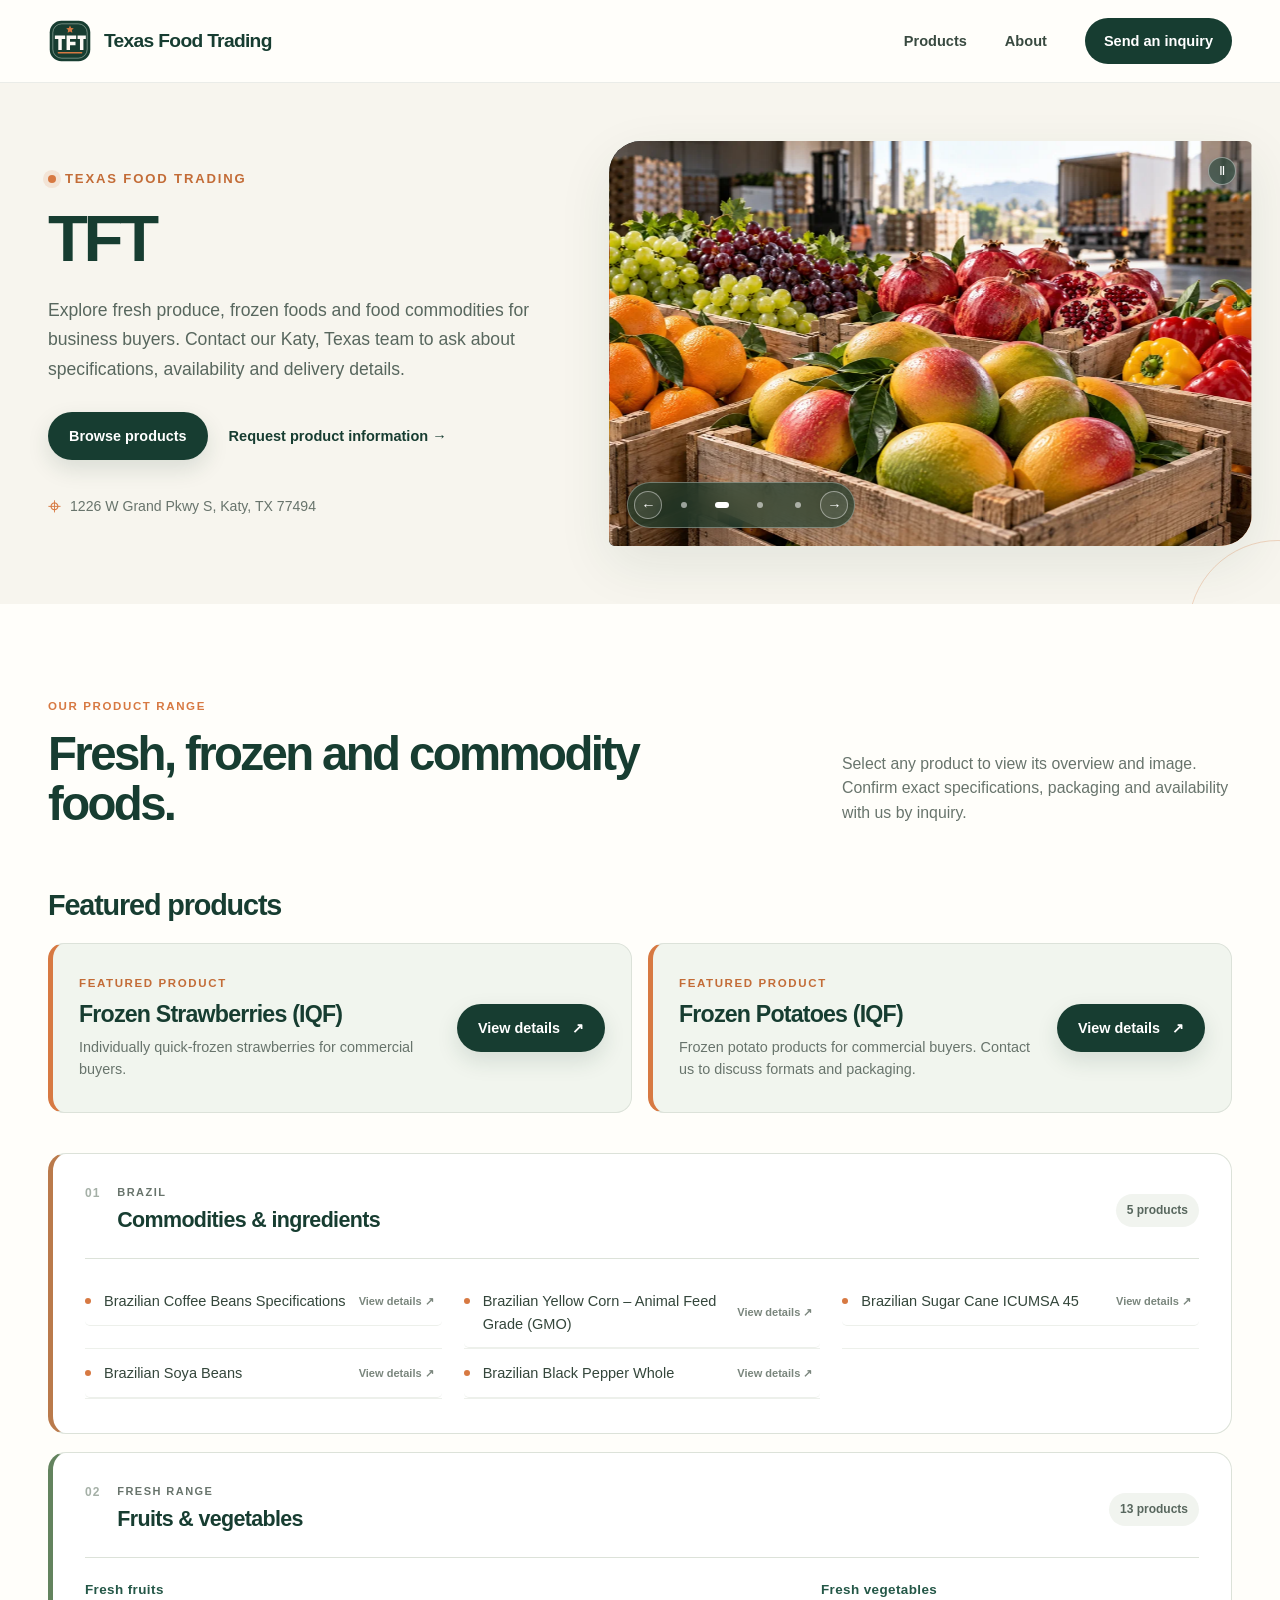
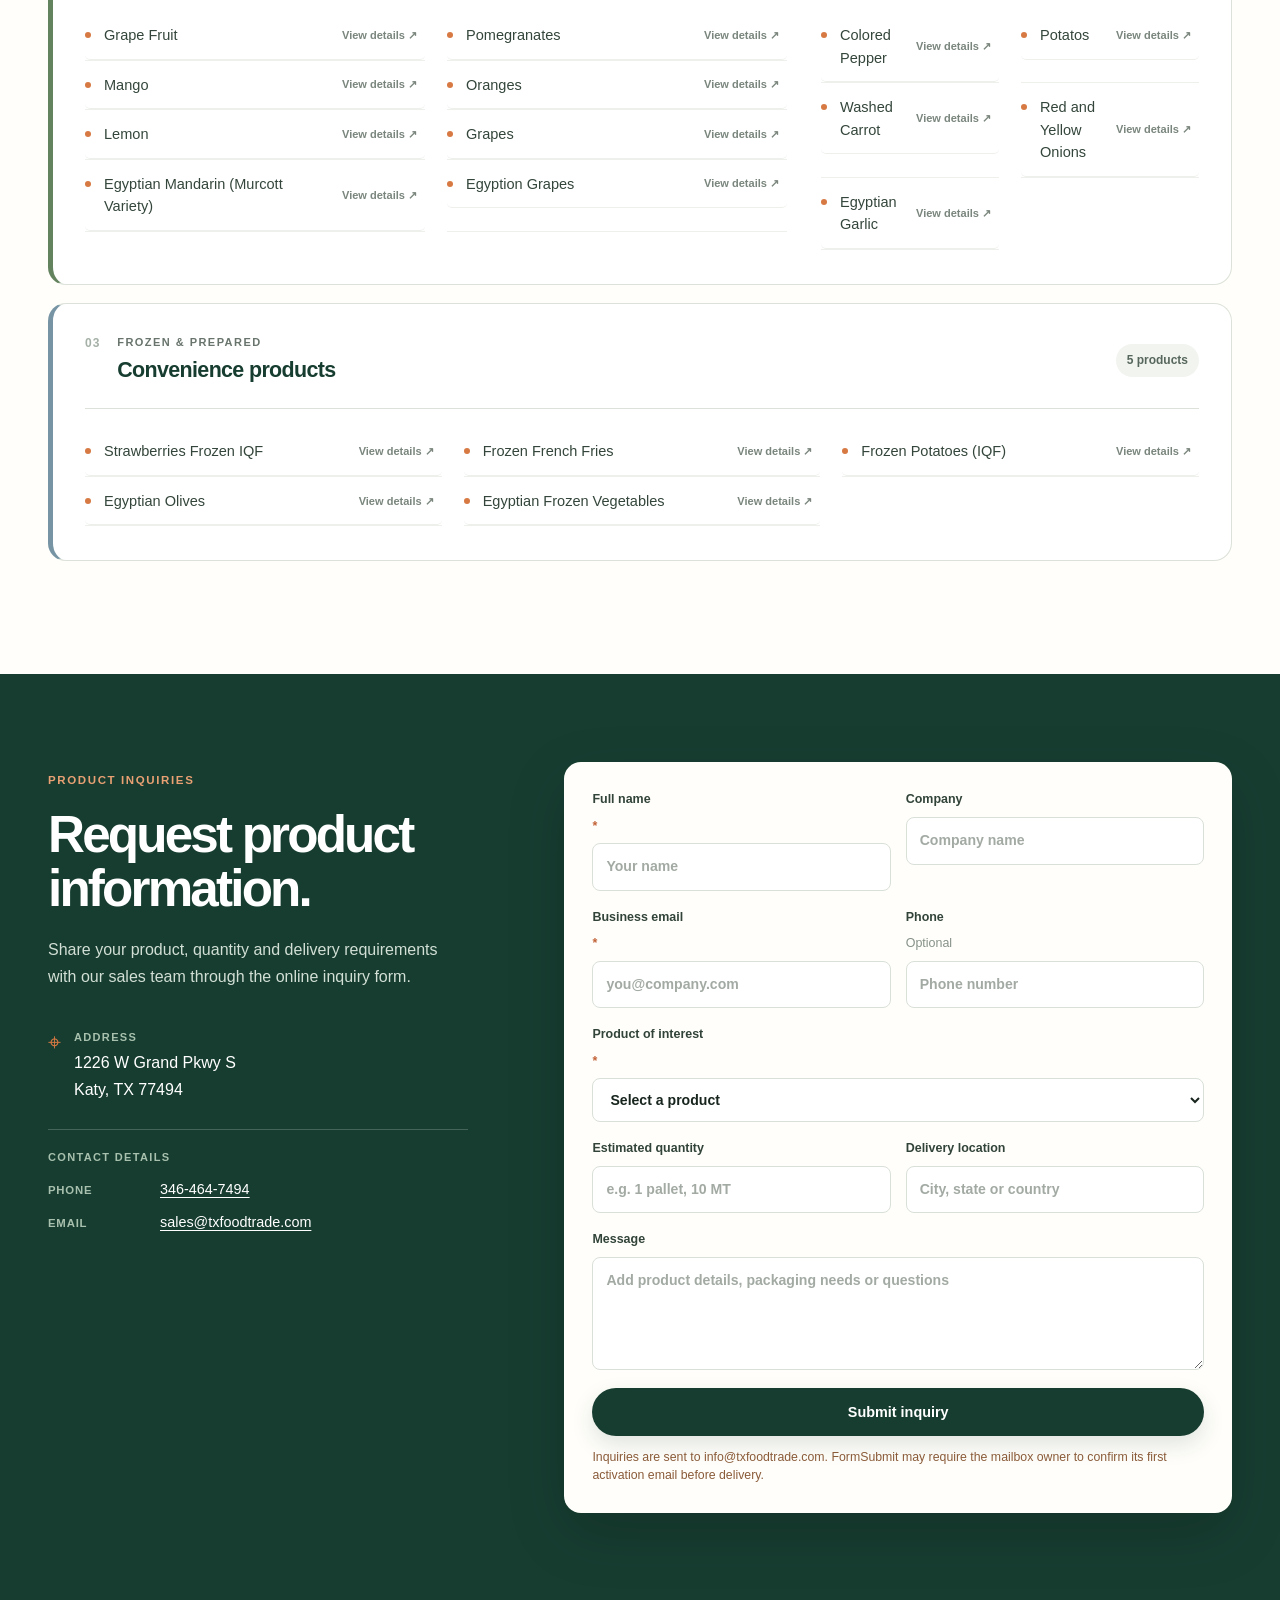
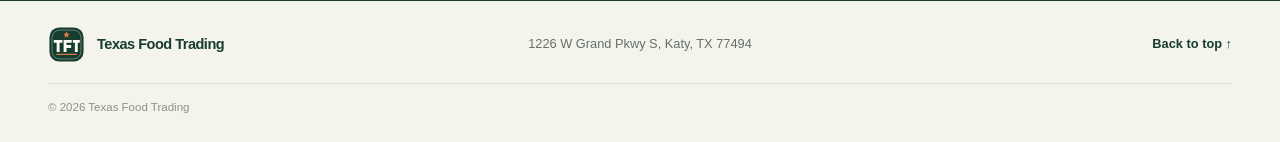
==== commit 05d3aa06: "Update index.html" ====
--- a/public/index.html
+++ b/public/index.html
@@ -91,7 +91,7 @@
       <section class="hero" id="home" aria-labelledby="hero-title">
         <div class="hero-copy">
           <p class="eyebrow"><span class="eyebrow-dot"></span> Texas Food Trading</p>
-          <h1 id="hero-title">Fresh Produce, Frozen Foods &amp; Food Commodities</h1>
+          <h1 id="hero-title">TFT</h1>
           <p class="hero-text">Explore fresh produce, frozen foods and food commodities for business buyers. Contact our Katy, Texas team to ask about specifications, availability and delivery details.</p>
         <div class="hero-actions">
           <a class="button button-primary" href="#products">Browse products</a>
